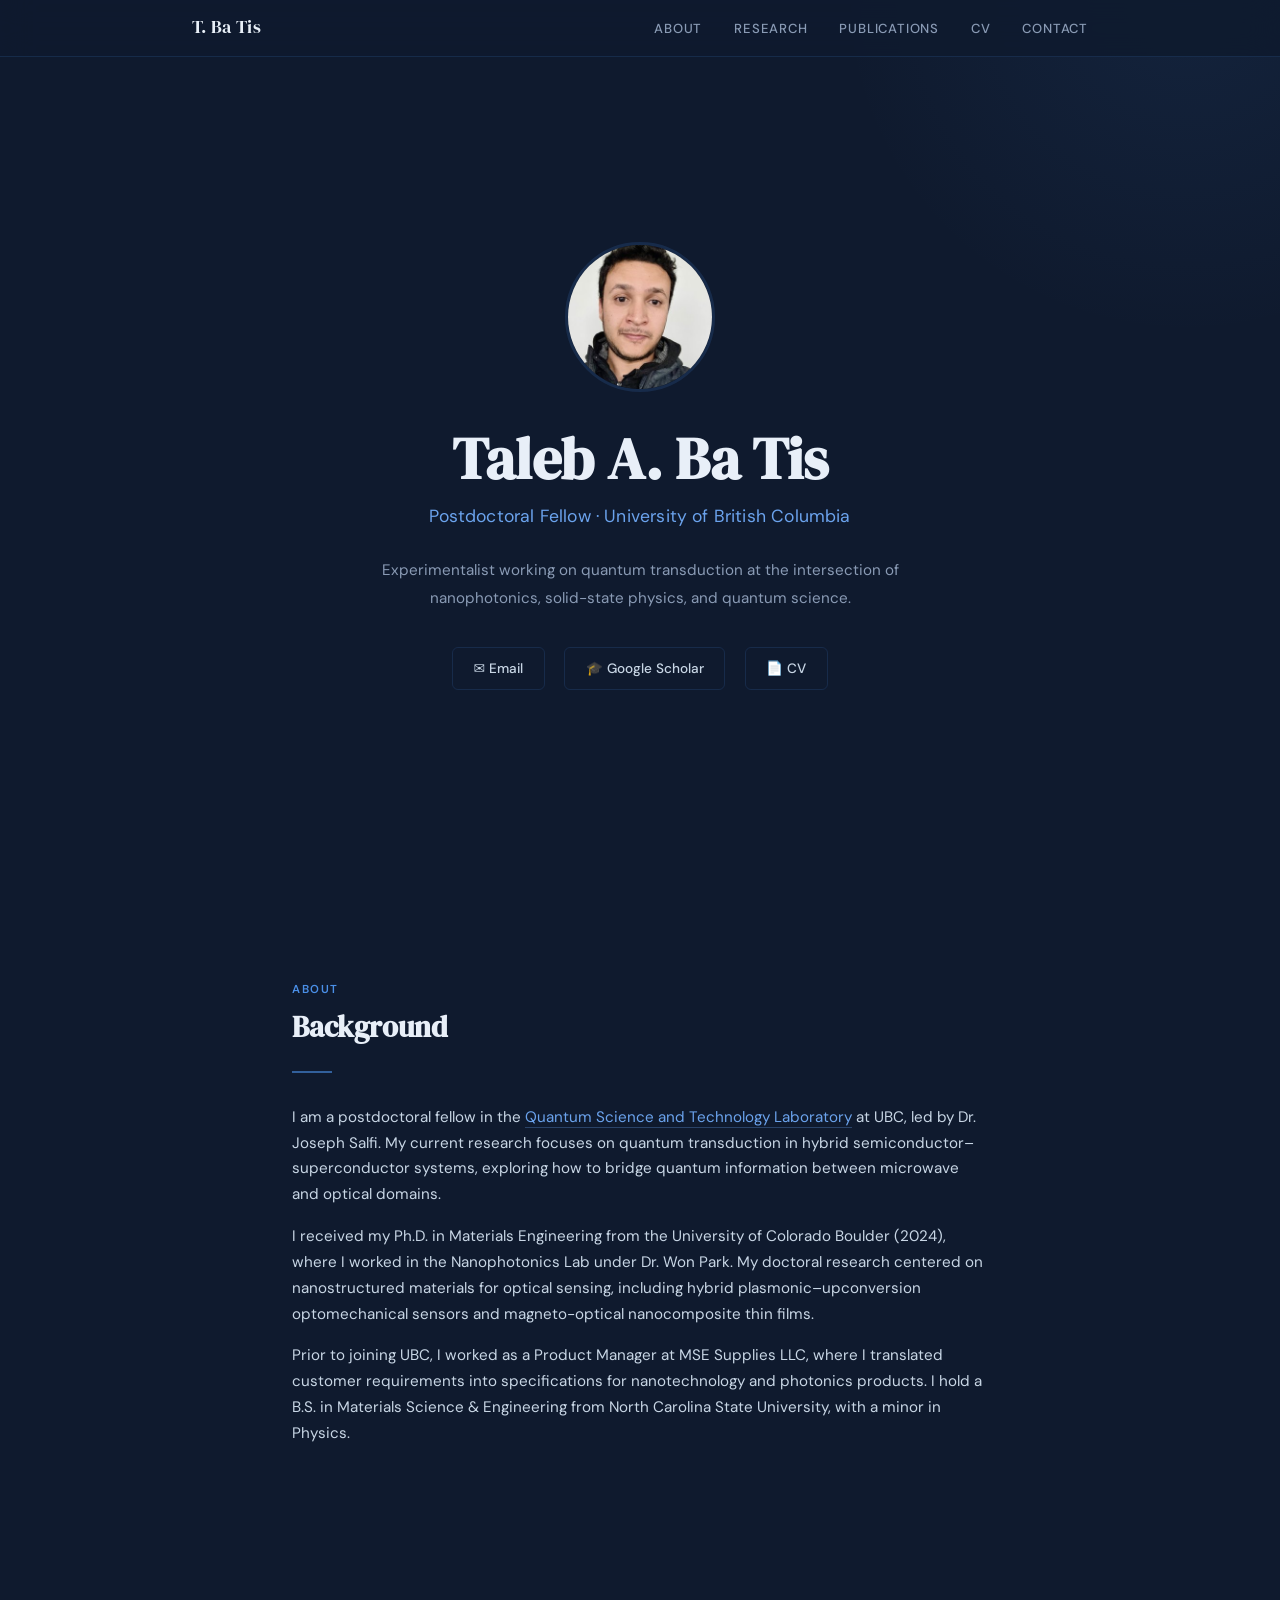
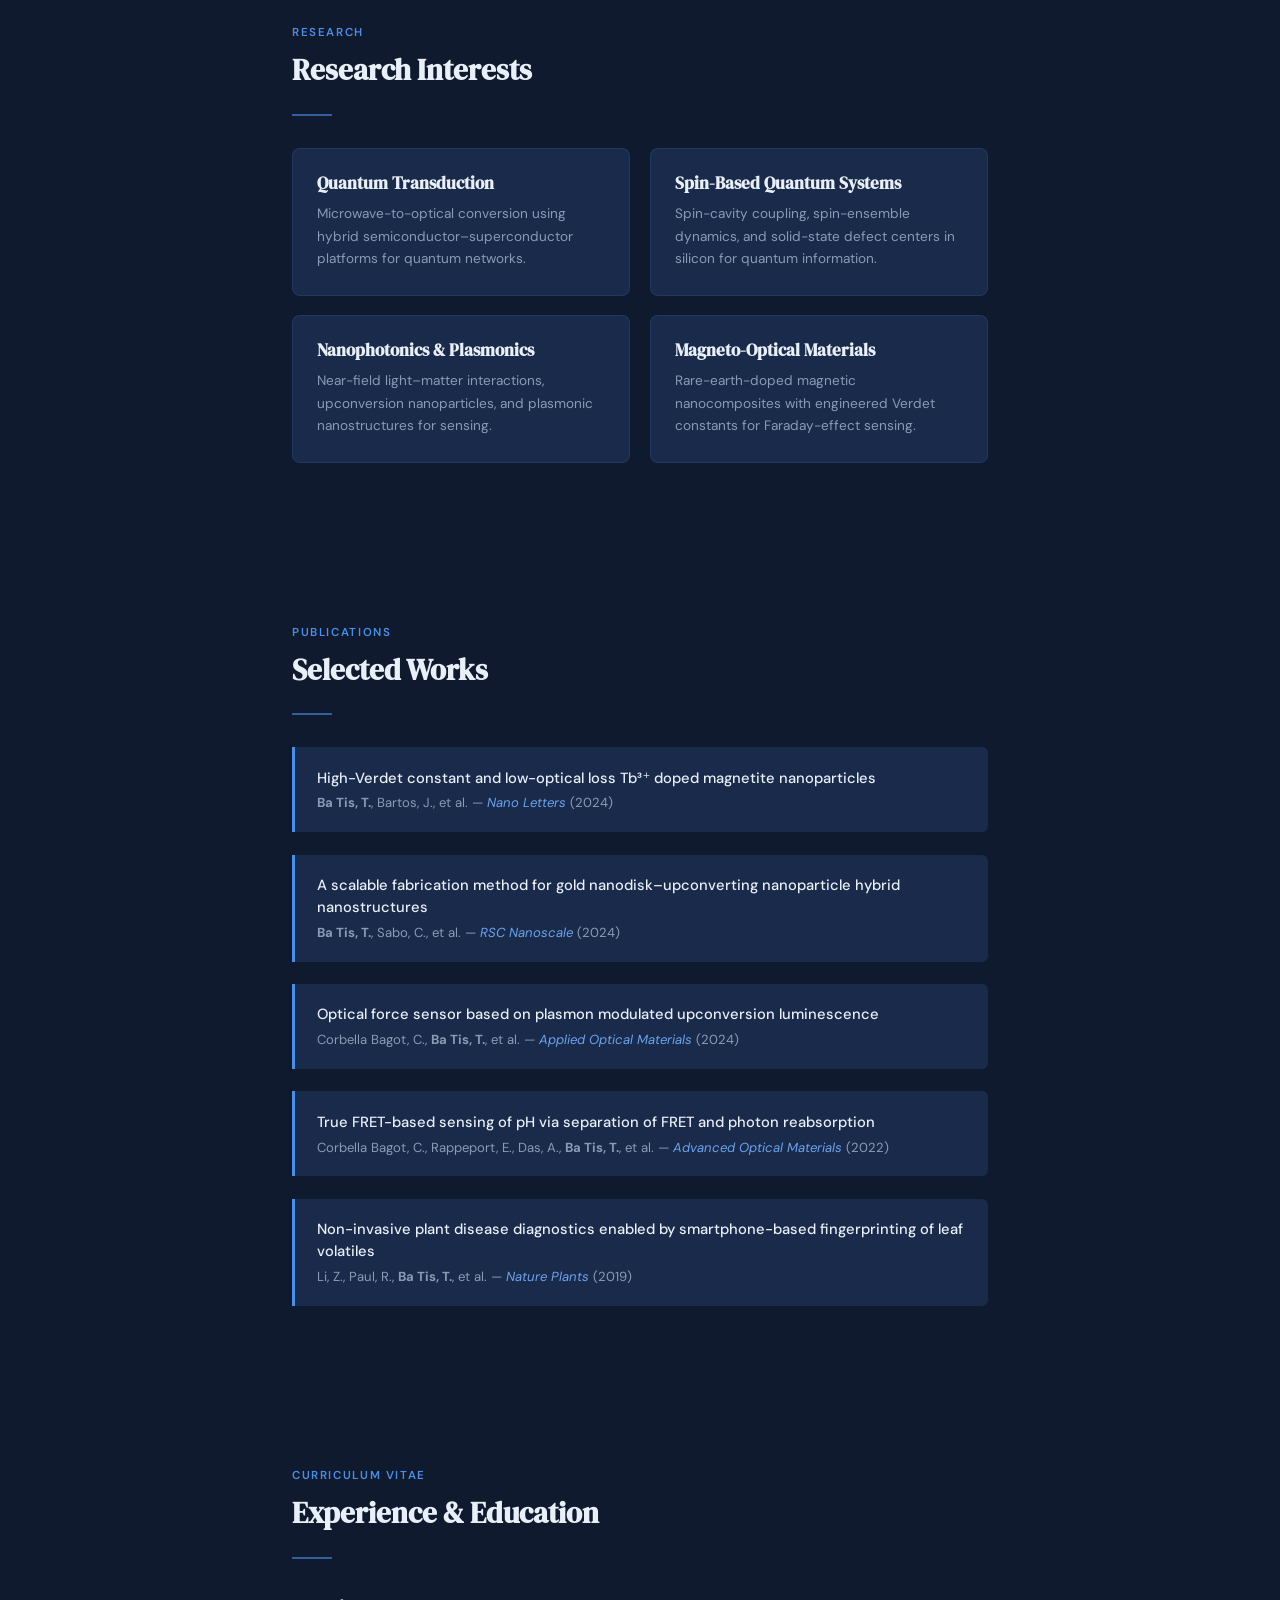
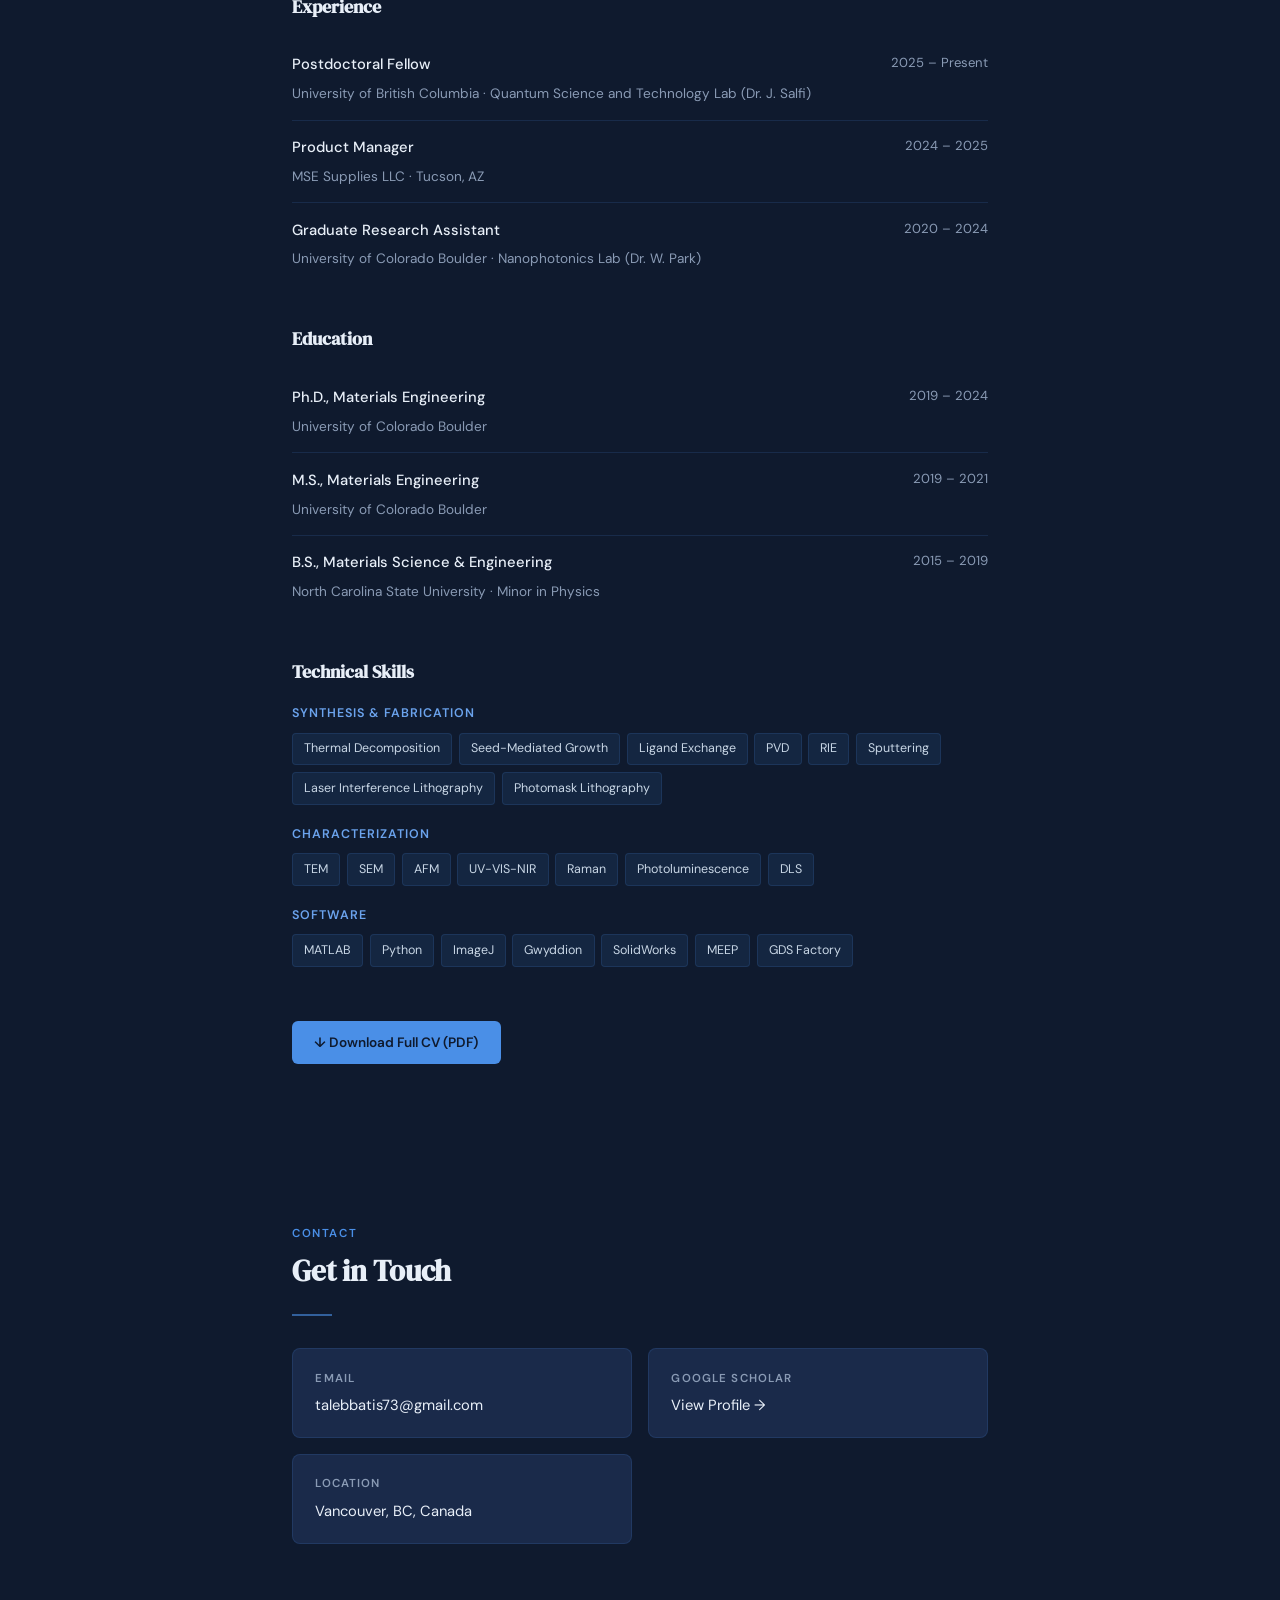
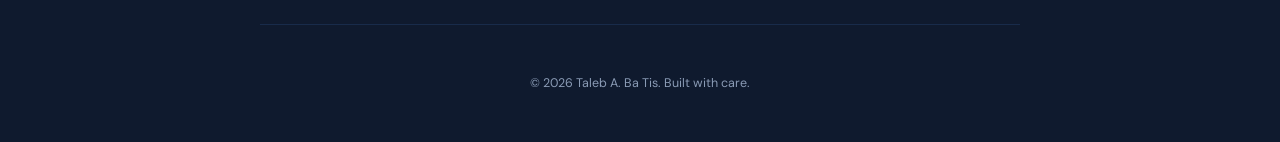
==== index.html @ 6bf5eeb1 "main" ====
<!DOCTYPE html>
<html lang="en">
<head>
  <meta charset="UTF-8">
  <meta name="viewport" content="width=device-width, initial-scale=1.0">
  <title>Taleb A. Ba Tis — Quantum Researcher</title>
  <link rel="preconnect" href="https://fonts.googleapis.com">
  <link href="https://fonts.googleapis.com/css2?family=DM+Serif+Display&family=DM+Sans:ital,wght@0,300;0,400;0,500;0,600;1,400&display=swap" rel="stylesheet">
  <style>
    :root {
      --navy: #0f1a2e;
      --navy-mid: #1a2a4a;
      --navy-light: #243656;
      --blue-accent: #4a8fe7;
      --blue-soft: #6ba3ed;
      --ice: #dce8f5;
      --ice-light: #eef3fa;
      --white: #f8fafc;
      --text: #c8d6e5;
      --text-muted: #8a9bb5;
      --heading: #e8eff8;
      --border: rgba(74, 143, 231, 0.15);
      --serif: 'DM Serif Display', Georgia, serif;
      --sans: 'DM Sans', system-ui, sans-serif;
    }

    * { margin: 0; padding: 0; box-sizing: border-box; }

    html {
      scroll-behavior: smooth;
      font-size: 16px;
    }

    body {
      font-family: var(--sans);
      background: var(--navy);
      color: var(--text);
      line-height: 1.7;
      -webkit-font-smoothing: antialiased;
    }

    /* ── NAV ── */
    nav {
      position: fixed;
      top: 0;
      width: 100%;
      z-index: 100;
      background: rgba(15, 26, 46, 0.85);
      backdrop-filter: blur(16px);
      border-bottom: 1px solid var(--border);
    }

    nav .nav-inner {
      max-width: 960px;
      margin: 0 auto;
      padding: 0 2rem;
      display: flex;
      align-items: center;
      justify-content: space-between;
      height: 56px;
    }

    nav .name-mark {
      font-family: var(--serif);
      font-size: 1.1rem;
      color: var(--heading);
      letter-spacing: 0.02em;
    }

    nav .nav-links {
      display: flex;
      gap: 2rem;
      list-style: none;
    }

    nav .nav-links a {
      color: var(--text-muted);
      text-decoration: none;
      font-size: 0.82rem;
      font-weight: 500;
      letter-spacing: 0.06em;
      text-transform: uppercase;
      transition: color 0.25s;
    }

    nav .nav-links a:hover { color: var(--blue-accent); }

    /* ── HERO ── */
    .hero {
      min-height: 100vh;
      display: flex;
      align-items: center;
      justify-content: center;
      padding: 6rem 2rem 4rem;
      position: relative;
      overflow: hidden;
    }

    .hero::before {
      content: '';
      position: absolute;
      top: -40%;
      right: -20%;
      width: 700px;
      height: 700px;
      background: radial-gradient(circle, rgba(74,143,231,0.08) 0%, transparent 70%);
      pointer-events: none;
    }

    .hero-content {
      max-width: 720px;
      text-align: center;
    }

    .hero h1 {
      font-family: var(--serif);
      font-size: clamp(2.4rem, 5vw, 3.6rem);
      color: var(--heading);
      line-height: 1.15;
      margin-bottom: 0.6rem;
    }

    .hero .subtitle {
      font-size: 1.1rem;
      color: var(--blue-soft);
      font-weight: 400;
      margin-bottom: 1.6rem;
      letter-spacing: 0.01em;
    }

    .hero .tagline {
      font-size: 0.95rem;
      color: var(--text-muted);
      max-width: 540px;
      margin: 0 auto 2.2rem;
      line-height: 1.8;
    }

    .hero-links {
      display: flex;
      gap: 1.2rem;
      justify-content: center;
      flex-wrap: wrap;
    }

    .hero-links a {
      display: inline-flex;
      align-items: center;
      gap: 0.4rem;
      padding: 0.55rem 1.3rem;
      border: 1px solid var(--border);
      border-radius: 6px;
      color: var(--text);
      text-decoration: none;
      font-size: 0.85rem;
      font-weight: 500;
      transition: all 0.25s;
    }

    .hero-links a:hover {
      border-color: var(--blue-accent);
      color: var(--blue-accent);
      background: rgba(74, 143, 231, 0.06);
    }


    .hero-photo {
      width: 150px;
      height: 150px;
      border-radius: 50%;
      object-fit: cover;
      border: 3px solid var(--border);
      margin-bottom: 1.6rem;
      animation: fadeUp 0.6s ease both;
    }
    /* ── SECTIONS ── */
    section {
      max-width: 760px;
      margin: 0 auto;
      padding: 5rem 2rem;
    }

    .section-label {
      font-size: 0.72rem;
      font-weight: 600;
      letter-spacing: 0.14em;
      text-transform: uppercase;
      color: var(--blue-accent);
      margin-bottom: 0.6rem;
    }

    section h2 {
      font-family: var(--serif);
      font-size: 1.8rem;
      color: var(--heading);
      margin-bottom: 1.6rem;
      line-height: 1.25;
    }

    .divider {
      width: 40px;
      height: 2px;
      background: var(--blue-accent);
      margin-bottom: 2rem;
      opacity: 0.6;
    }

    /* ── ABOUT ── */
    .about-text p {
      margin-bottom: 1rem;
      font-size: 0.95rem;
    }

    .about-text a {
      color: var(--blue-soft);
      text-decoration: none;
      border-bottom: 1px solid rgba(107, 163, 237, 0.3);
      transition: border-color 0.25s;
    }

    .about-text a:hover { border-color: var(--blue-soft); }

    /* ── RESEARCH ── */
    .research-grid {
      display: grid;
      grid-template-columns: 1fr 1fr;
      gap: 1.2rem;
    }

    .research-card {
      padding: 1.5rem;
      background: var(--navy-mid);
      border: 1px solid var(--border);
      border-radius: 8px;
      transition: border-color 0.3s, transform 0.3s;
    }

    .research-card:hover {
      border-color: rgba(74, 143, 231, 0.35);
      transform: translateY(-2px);
    }

    .research-card h3 {
      font-family: var(--serif);
      font-size: 1.05rem;
      color: var(--heading);
      margin-bottom: 0.5rem;
      line-height: 1.35;
    }

    .research-card p {
      font-size: 0.85rem;
      color: var(--text-muted);
      line-height: 1.65;
    }

    /* ── PUBLICATIONS ── */
    .pub-list {
      list-style: none;
      display: flex;
      flex-direction: column;
      gap: 1.4rem;
    }

    .pub-item {
      padding: 1.2rem 1.4rem;
      background: var(--navy-mid);
      border-left: 3px solid var(--blue-accent);
      border-radius: 0 6px 6px 0;
    }

    .pub-title {
      font-weight: 500;
      color: var(--heading);
      font-size: 0.92rem;
      margin-bottom: 0.3rem;
      line-height: 1.5;
    }

    .pub-meta {
      font-size: 0.82rem;
      color: var(--text-muted);
      line-height: 1.5;
    }

    .pub-journal {
      color: var(--blue-soft);
      font-style: italic;
    }

    /* ── CV ── */
    .cv-section { margin-bottom: 2.4rem; }

    .cv-section h3 {
      font-family: var(--serif);
      font-size: 1.15rem;
      color: var(--heading);
      margin-bottom: 1rem;
    }

    .cv-entry {
      display: grid;
      grid-template-columns: 1fr auto;
      gap: 0.3rem 2rem;
      padding: 0.9rem 0;
      border-bottom: 1px solid var(--border);
    }

    .cv-entry:last-child { border-bottom: none; }

    .cv-role {
      font-weight: 500;
      color: var(--heading);
      font-size: 0.92rem;
    }

    .cv-date {
      font-size: 0.82rem;
      color: var(--text-muted);
      text-align: right;
      white-space: nowrap;
    }

    .cv-org {
      font-size: 0.85rem;
      color: var(--text-muted);
      grid-column: 1 / -1;
    }

    .cv-download {
      display: inline-flex;
      align-items: center;
      gap: 0.5rem;
      margin-top: 1rem;
      padding: 0.6rem 1.4rem;
      background: var(--blue-accent);
      color: var(--navy);
      border: none;
      border-radius: 6px;
      font-size: 0.85rem;
      font-weight: 600;
      text-decoration: none;
      transition: background 0.25s;
    }

    .cv-download:hover { background: var(--blue-soft); }

    /* ── SKILLS ── */
    .skills-group {
      margin-bottom: 1.2rem;
    }

    .skills-group-label {
      font-size: 0.78rem;
      font-weight: 600;
      text-transform: uppercase;
      letter-spacing: 0.08em;
      color: var(--blue-soft);
      margin-bottom: 0.5rem;
    }

    .skill-tags {
      display: flex;
      flex-wrap: wrap;
      gap: 0.4rem;
    }

    .skill-tag {
      padding: 0.3rem 0.7rem;
      background: rgba(74, 143, 231, 0.1);
      border: 1px solid var(--border);
      border-radius: 4px;
      font-size: 0.78rem;
      color: var(--text);
    }

    /* ── CONTACT ── */
    .contact-grid {
      display: grid;
      grid-template-columns: 1fr 1fr;
      gap: 1rem;
    }

    .contact-item {
      padding: 1.2rem 1.4rem;
      background: var(--navy-mid);
      border: 1px solid var(--border);
      border-radius: 8px;
      text-decoration: none;
      transition: border-color 0.25s, transform 0.25s;
      display: block;
    }

    .contact-item:hover {
      border-color: rgba(74, 143, 231, 0.35);
      transform: translateY(-1px);
    }

    .contact-label {
      font-size: 0.72rem;
      font-weight: 600;
      letter-spacing: 0.1em;
      text-transform: uppercase;
      color: var(--text-muted);
      margin-bottom: 0.3rem;
    }

    .contact-value {
      font-size: 0.92rem;
      color: var(--heading);
    }

    /* ── FOOTER ── */
    footer {
      text-align: center;
      padding: 3rem 2rem;
      font-size: 0.78rem;
      color: var(--text-muted);
      border-top: 1px solid var(--border);
      max-width: 760px;
      margin: 0 auto;
    }

    /* ── ANIMATIONS ── */
    @keyframes fadeUp {
      from { opacity: 0; transform: translateY(24px); }
      to { opacity: 1; transform: translateY(0); }
    }

    .hero h1 { animation: fadeUp 0.7s ease both; }
    .hero .subtitle { animation: fadeUp 0.7s 0.1s ease both; }
    .hero .tagline { animation: fadeUp 0.7s 0.2s ease both; }
    .hero-links { animation: fadeUp 0.7s 0.3s ease both; }

    /* ── RESPONSIVE ── */
    @media (max-width: 640px) {
      .research-grid,
      .contact-grid {
        grid-template-columns: 1fr;
      }

      nav .nav-links { gap: 1rem; }
      nav .nav-links a { font-size: 0.75rem; }

      .cv-entry {
        grid-template-columns: 1fr;
      }

      .cv-date { text-align: left; }

      section { padding: 3.5rem 1.4rem; }
    }

    @media (max-width: 420px) {
      nav .nav-links { display: none; }
    }
  </style>
</head>
<body>

  <!-- NAV -->
  <nav>
    <div class="nav-inner">
      <div class="name-mark">T. Ba Tis</div>
      <ul class="nav-links">
        <li><a href="#about">About</a></li>
        <li><a href="#research">Research</a></li>
        <li><a href="#publications">Publications</a></li>
        <li><a href="#cv">CV</a></li>
        <li><a href="#contact">Contact</a></li>
      </ul>
    </div>
  </nav>

  <!-- HERO -->
  <div class="hero">
    <div class="hero-content">
      <img class="hero-photo" src="headshot.jpg" alt="Taleb A. Ba Tis">
      <h1>Taleb A. Ba Tis</h1>
      <p class="subtitle">Postdoctoral Fellow · University of British Columbia</p>
      <p class="tagline">
        Experimentalist working on quantum transduction at the intersection of nanophotonics, solid-state physics, and quantum science.
      </p>
      <div class="hero-links">
        <a href="mailto:talebbatis73@gmail.com">✉ Email</a>
        <a href="https://scholar.google.com/" target="_blank">🎓 Google Scholar</a>
        <a href="#cv">📄 CV</a>
      </div>
    </div>
  </div>

  <!-- ABOUT -->
  <section id="about">
    <p class="section-label">About</p>
    <h2>Background</h2>
    <div class="divider"></div>
    <div class="about-text">
      <p>
        I am a postdoctoral fellow in the <a href="https://sites.google.com/view/ubcqtl/home" target="_blank">Quantum Science and Technology Laboratory</a> at UBC, led by Dr. Joseph Salfi. My current research focuses on quantum transduction in hybrid semiconductor–superconductor systems, exploring how to bridge quantum information between microwave and optical domains.
      </p>
      <p>
        I received my Ph.D. in Materials Engineering from the University of Colorado Boulder (2024), where I worked in the Nanophotonics Lab under Dr. Won Park. My doctoral research centered on nanostructured materials for optical sensing, including hybrid plasmonic–upconversion optomechanical sensors and magneto-optical nanocomposite thin films.
      </p>
      <p>
        Prior to joining UBC, I worked as a Product Manager at MSE Supplies LLC, where I translated customer requirements into specifications for nanotechnology and photonics products. I hold a B.S. in Materials Science &amp; Engineering from North Carolina State University, with a minor in Physics.
      </p>
    </div>
  </section>

  <!-- RESEARCH -->
  <section id="research">
    <p class="section-label">Research</p>
    <h2>Research Interests</h2>
    <div class="divider"></div>
    <div class="research-grid">
      <div class="research-card">
        <h3>Quantum Transduction</h3>
        <p>Microwave-to-optical conversion using hybrid semiconductor–superconductor platforms for quantum networks.</p>
      </div>
      <div class="research-card">
        <h3>Spin-Based Quantum Systems</h3>
        <p>Spin-cavity coupling, spin-ensemble dynamics, and solid-state defect centers in silicon for quantum information.</p>
      </div>
      <div class="research-card">
        <h3>Nanophotonics &amp; Plasmonics</h3>
        <p>Near-field light–matter interactions, upconversion nanoparticles, and plasmonic nanostructures for sensing.</p>
      </div>
      <div class="research-card">
        <h3>Magneto-Optical Materials</h3>
        <p>Rare-earth-doped magnetic nanocomposites with engineered Verdet constants for Faraday-effect sensing.</p>
      </div>
    </div>
  </section>

  <!-- PUBLICATIONS -->
  <section id="publications">
    <p class="section-label">Publications</p>
    <h2>Selected Works</h2>
    <div class="divider"></div>
    <ul class="pub-list">
      <li class="pub-item">
        <div class="pub-title">High-Verdet constant and low-optical loss Tb³⁺ doped magnetite nanoparticles</div>
        <div class="pub-meta"><strong>Ba Tis, T.</strong>, Bartos, J., et al. — <span class="pub-journal">Nano Letters</span> (2024)</div>
      </li>
      <li class="pub-item">
        <div class="pub-title">A scalable fabrication method for gold nanodisk–upconverting nanoparticle hybrid nanostructures</div>
        <div class="pub-meta"><strong>Ba Tis, T.</strong>, Sabo, C., et al. — <span class="pub-journal">RSC Nanoscale</span> (2024)</div>
      </li>
      <li class="pub-item">
        <div class="pub-title">Optical force sensor based on plasmon modulated upconversion luminescence</div>
        <div class="pub-meta">Corbella Bagot, C., <strong>Ba Tis, T.</strong>, et al. — <span class="pub-journal">Applied Optical Materials</span> (2024)</div>
      </li>
      <li class="pub-item">
        <div class="pub-title">True FRET-based sensing of pH via separation of FRET and photon reabsorption</div>
        <div class="pub-meta">Corbella Bagot, C., Rappeport, E., Das, A., <strong>Ba Tis, T.</strong>, et al. — <span class="pub-journal">Advanced Optical Materials</span> (2022)</div>
      </li>
      <li class="pub-item">
        <div class="pub-title">Non-invasive plant disease diagnostics enabled by smartphone-based fingerprinting of leaf volatiles</div>
        <div class="pub-meta">Li, Z., Paul, R., <strong>Ba Tis, T.</strong>, et al. — <span class="pub-journal">Nature Plants</span> (2019)</div>
      </li>
    </ul>
  </section>

  <!-- CV -->
  <section id="cv">
    <p class="section-label">Curriculum Vitae</p>
    <h2>Experience &amp; Education</h2>
    <div class="divider"></div>

    <div class="cv-section">
      <h3>Experience</h3>
      <div class="cv-entry">
        <span class="cv-role">Postdoctoral Fellow</span>
        <span class="cv-date">2025 – Present</span>
        <span class="cv-org">University of British Columbia · Quantum Science and Technology Lab (Dr. J. Salfi)</span>
      </div>
      <div class="cv-entry">
        <span class="cv-role">Product Manager</span>
        <span class="cv-date">2024 – 2025</span>
        <span class="cv-org">MSE Supplies LLC · Tucson, AZ</span>
      </div>
      <div class="cv-entry">
        <span class="cv-role">Graduate Research Assistant</span>
        <span class="cv-date">2020 – 2024</span>
        <span class="cv-org">University of Colorado Boulder · Nanophotonics Lab (Dr. W. Park)</span>
      </div>
    </div>

    <div class="cv-section">
      <h3>Education</h3>
      <div class="cv-entry">
        <span class="cv-role">Ph.D., Materials Engineering</span>
        <span class="cv-date">2019 – 2024</span>
        <span class="cv-org">University of Colorado Boulder</span>
      </div>
      <div class="cv-entry">
        <span class="cv-role">M.S., Materials Engineering</span>
        <span class="cv-date">2019 – 2021</span>
        <span class="cv-org">University of Colorado Boulder</span>
      </div>
      <div class="cv-entry">
        <span class="cv-role">B.S., Materials Science &amp; Engineering</span>
        <span class="cv-date">2015 – 2019</span>
        <span class="cv-org">North Carolina State University · Minor in Physics</span>
      </div>
    </div>

    <div class="cv-section">
      <h3>Technical Skills</h3>
      <div class="skills-group">
        <div class="skills-group-label">Synthesis &amp; Fabrication</div>
        <div class="skill-tags">
          <span class="skill-tag">Thermal Decomposition</span>
          <span class="skill-tag">Seed-Mediated Growth</span>
          <span class="skill-tag">Ligand Exchange</span>
          <span class="skill-tag">PVD</span>
          <span class="skill-tag">RIE</span>
          <span class="skill-tag">Sputtering</span>
          <span class="skill-tag">Laser Interference Lithography</span>
          <span class="skill-tag">Photomask Lithography</span>
        </div>
      </div>
      <div class="skills-group">
        <div class="skills-group-label">Characterization</div>
        <div class="skill-tags">
          <span class="skill-tag">TEM</span>
          <span class="skill-tag">SEM</span>
          <span class="skill-tag">AFM</span>
          <span class="skill-tag">UV-VIS-NIR</span>
          <span class="skill-tag">Raman</span>
          <span class="skill-tag">Photoluminescence</span>
          <span class="skill-tag">DLS</span>
        </div>
      </div>
      <div class="skills-group">
        <div class="skills-group-label">Software</div>
        <div class="skill-tags">
          <span class="skill-tag">MATLAB</span>
          <span class="skill-tag">Python</span>
          <span class="skill-tag">ImageJ</span>
          <span class="skill-tag">Gwyddion</span>
          <span class="skill-tag">SolidWorks</span>
          <span class="skill-tag">MEEP</span>
          <span class="skill-tag">GDS Factory</span>
        </div>
      </div>
    </div>

    <a class="cv-download" href="#" download>↓ Download Full CV (PDF)</a>
  </section>

  <!-- CONTACT -->
  <section id="contact">
    <p class="section-label">Contact</p>
    <h2>Get in Touch</h2>
    <div class="divider"></div>
    <div class="contact-grid">
      <a class="contact-item" href="mailto:talebbatis73@gmail.com">
        <div class="contact-label">Email</div>
        <div class="contact-value">talebbatis73@gmail.com</div>
      </a>
      <a class="contact-item" href="https://scholar.google.com/" target="_blank">
        <div class="contact-label">Google Scholar</div>
        <div class="contact-value">View Profile →</div>
      </a>
      <a class="contact-item" href="#">
        <div class="contact-label">Location</div>
        <div class="contact-value">Vancouver, BC, Canada</div>
      </a>
    </div>
  </section>

  <footer>
    &copy; 2026 Taleb A. Ba Tis. Built with care.
  </footer>

</body>
</html>
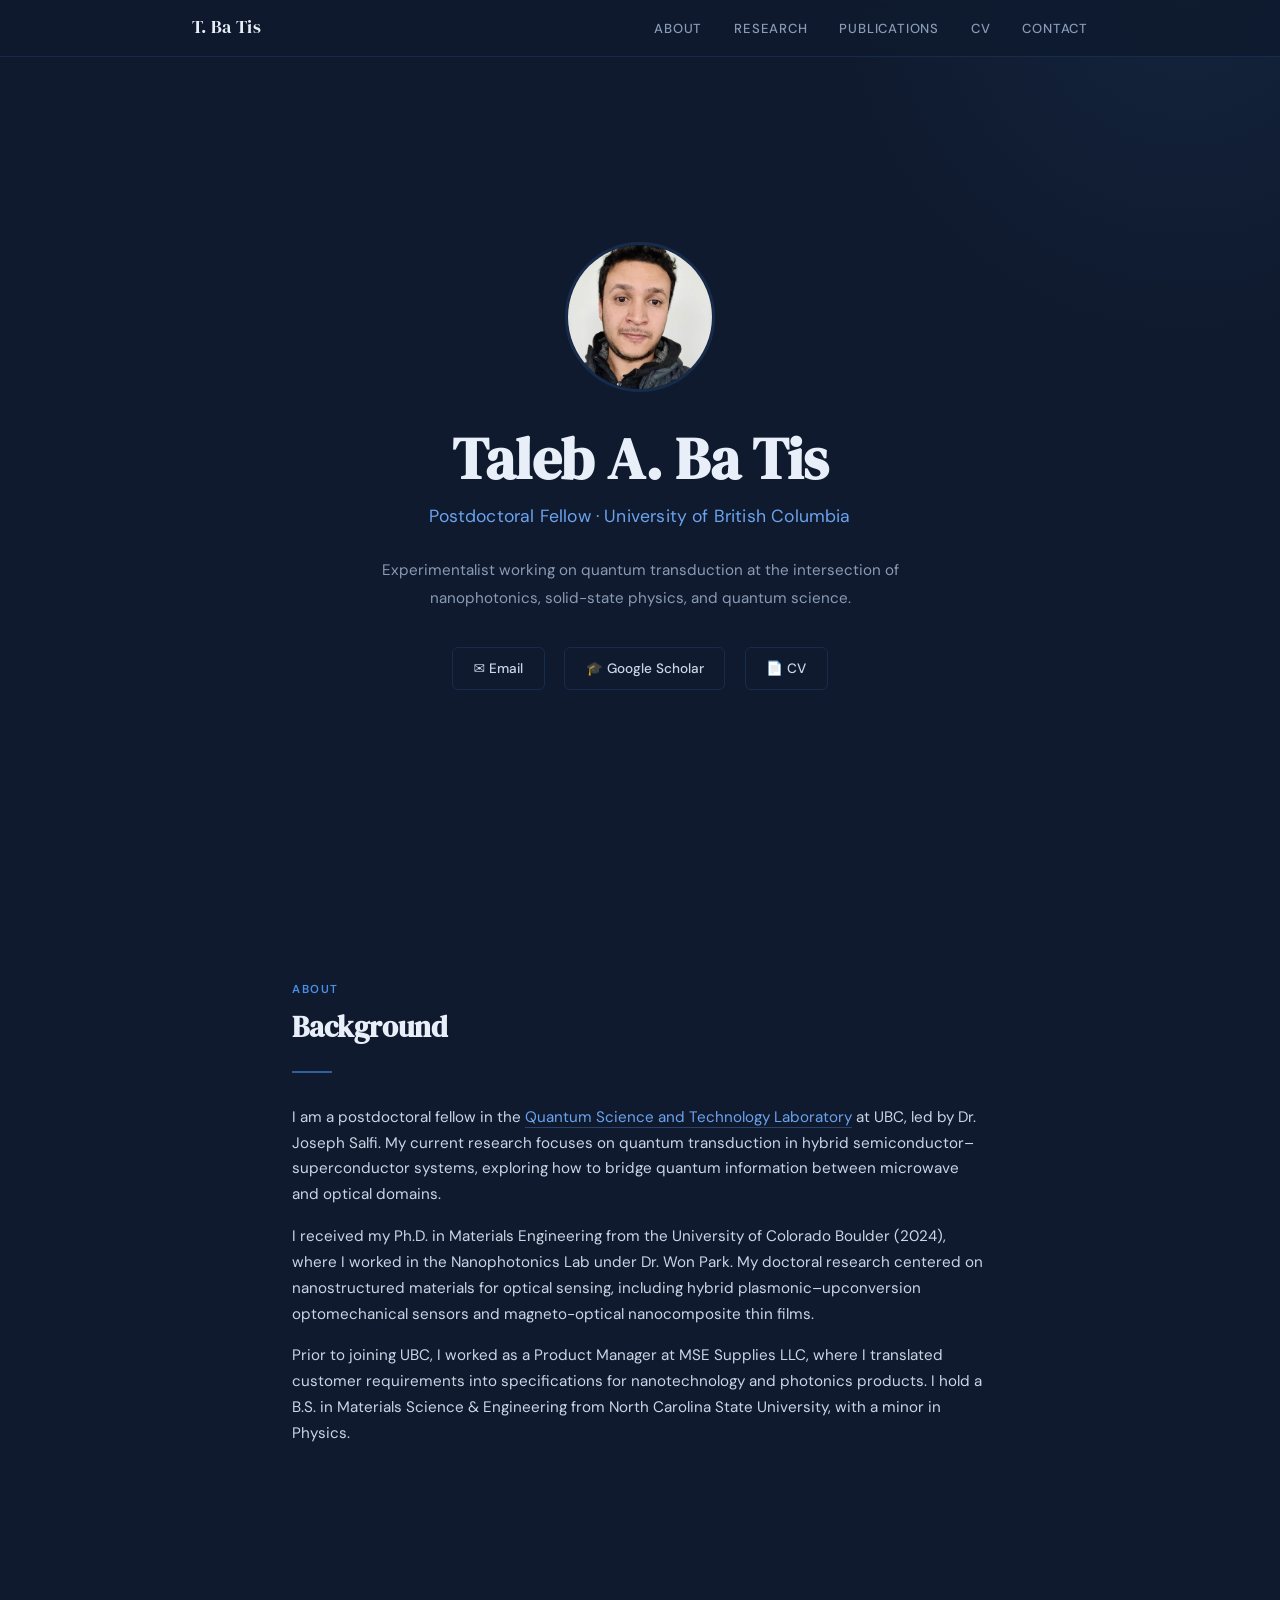
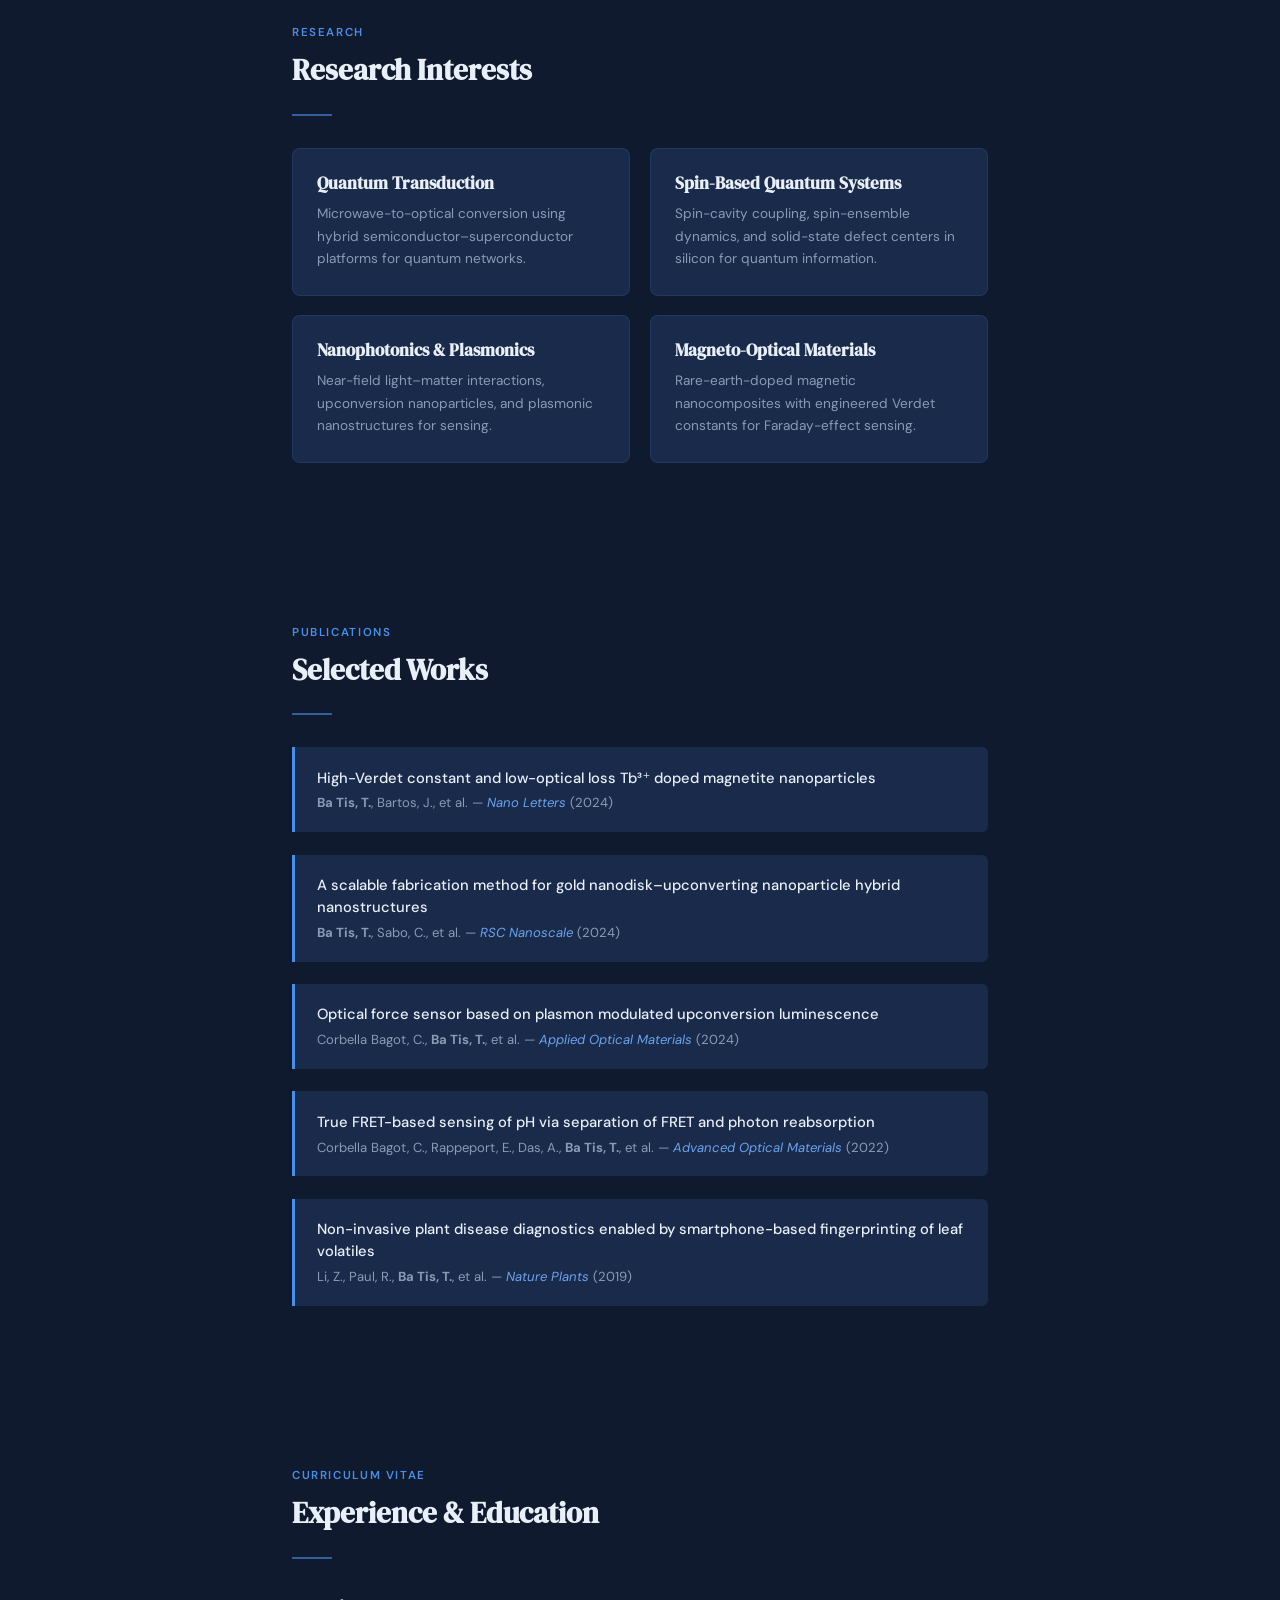
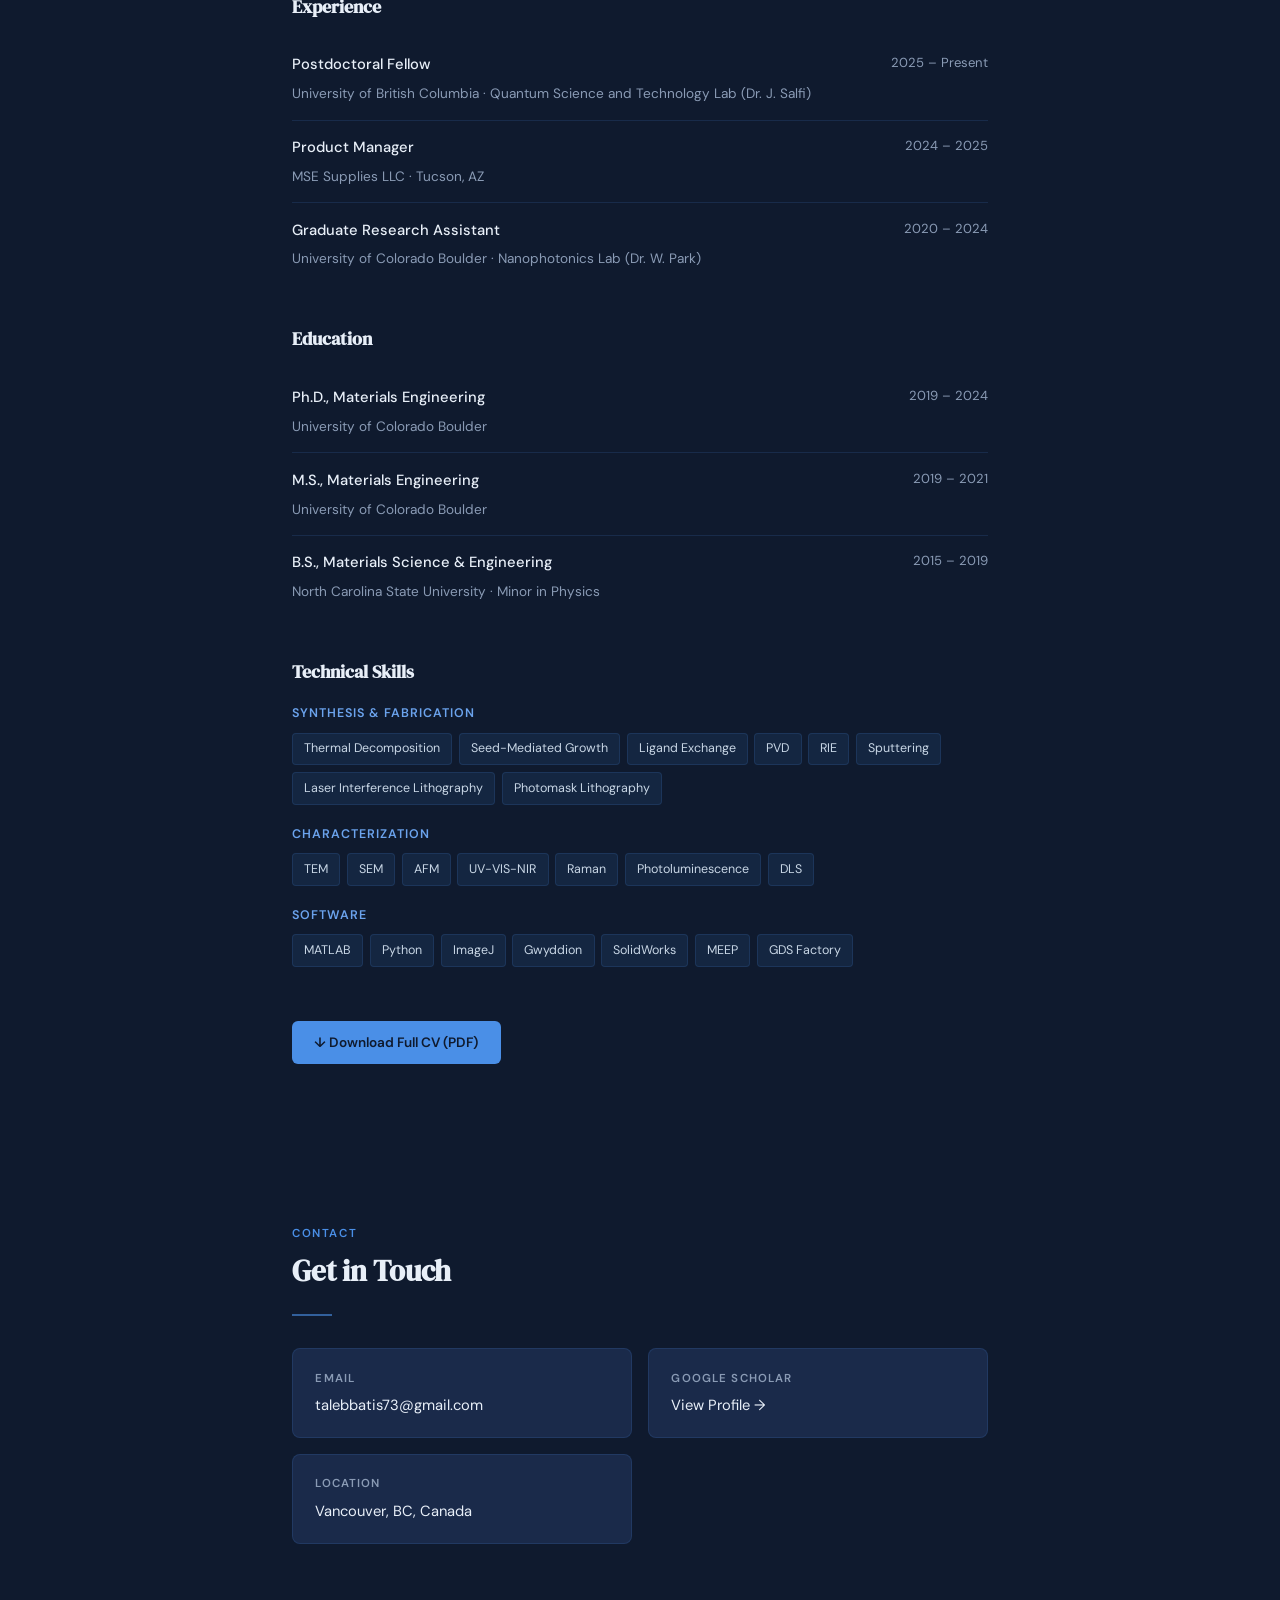
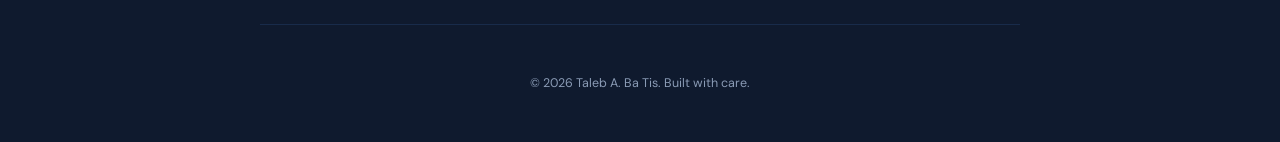
==== commit 168db90d: "Update index.html" ====
--- a/index.html
+++ b/index.html
@@ -483,7 +483,7 @@
       </p>
       <div class="hero-links">
         <a href="mailto:talebbatis73@gmail.com">✉ Email</a>
-        <a href="https://scholar.google.com/" target="_blank">🎓 Google Scholar</a>
+        <a href="https://scholar.google.com/citations?hl=en&user=8rzh0OQAAAAJ" target="_blank">🎓 Google Scholar</a>
         <a href="#cv">📄 CV</a>
       </div>
     </div>
@@ -659,7 +659,7 @@
         <div class="contact-label">Email</div>
         <div class="contact-value">talebbatis73@gmail.com</div>
       </a>
-      <a class="contact-item" href="https://scholar.google.com/" target="_blank">
+      <a class="contact-item" href="https://scholar.google.com/citations?hl=en&user=8rzh0OQAAAAJ" target="_blank">
         <div class="contact-label">Google Scholar</div>
         <div class="contact-value">View Profile →</div>
       </a>
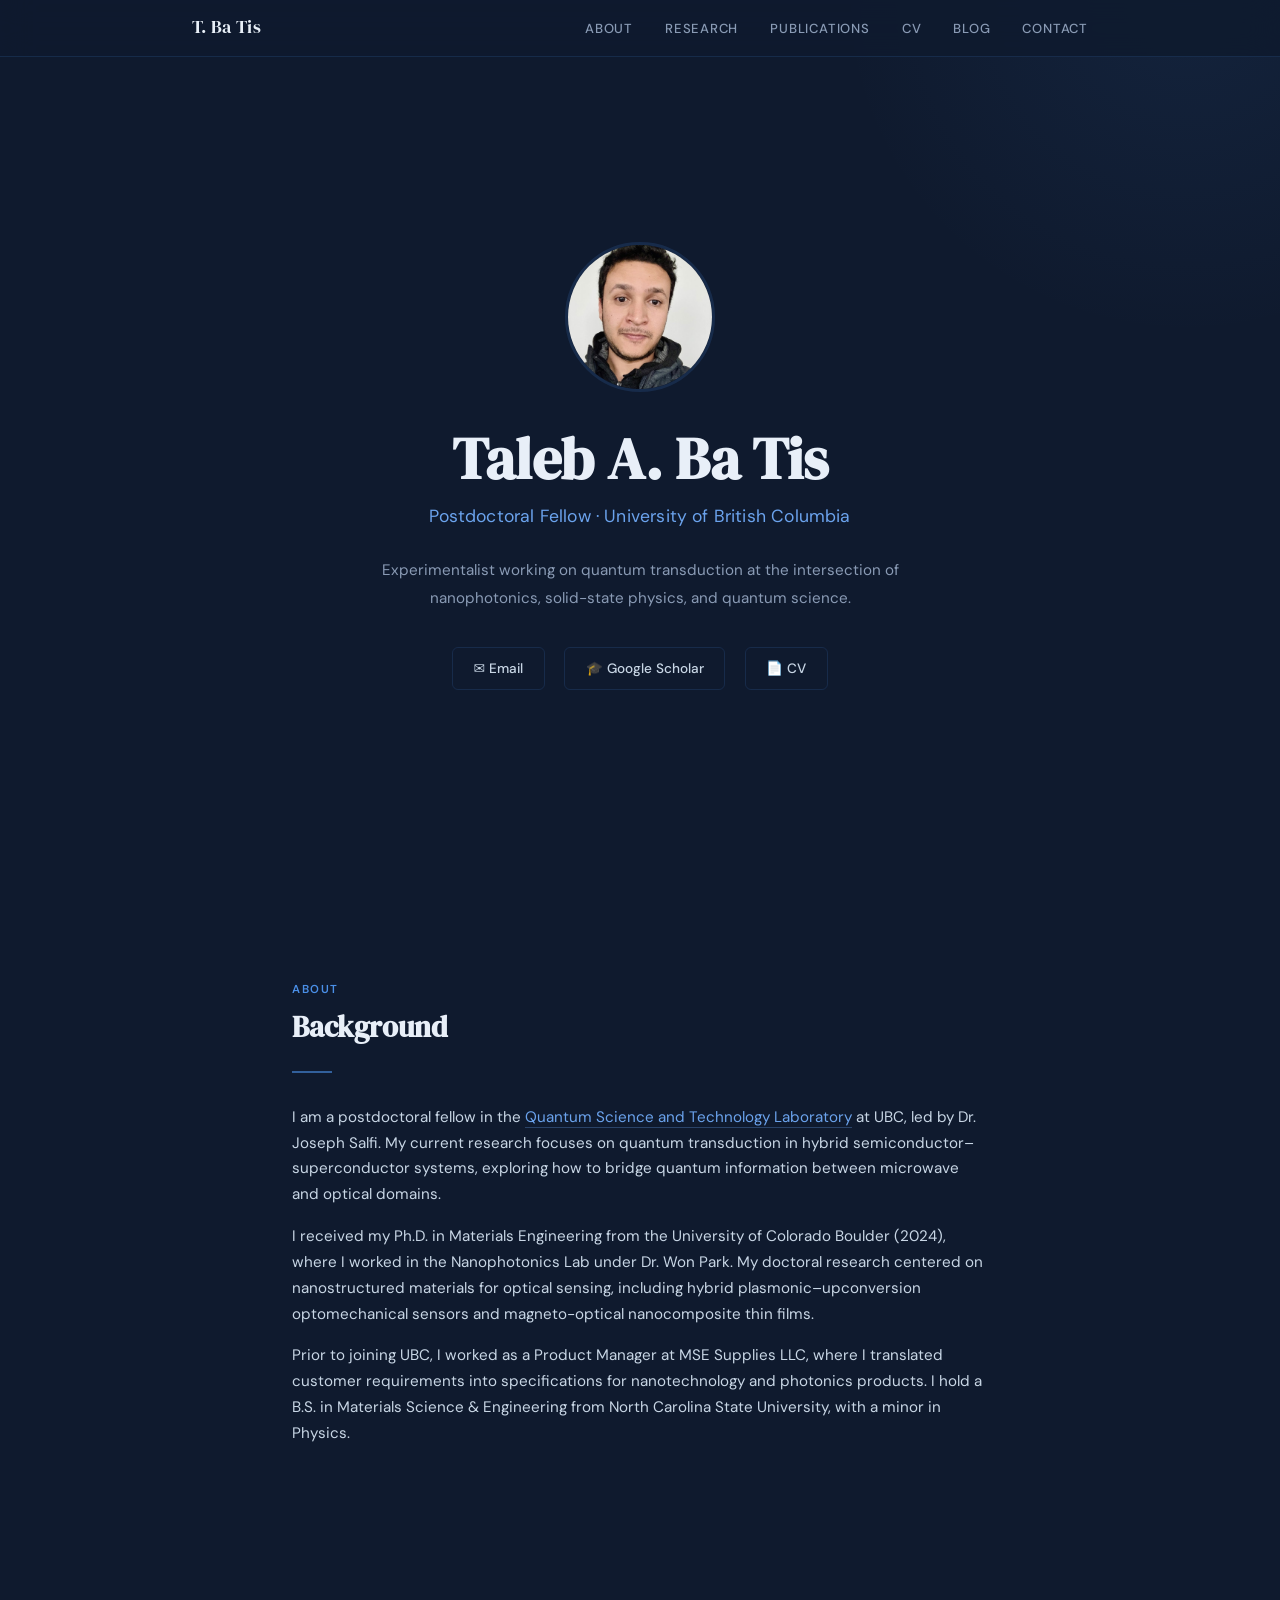
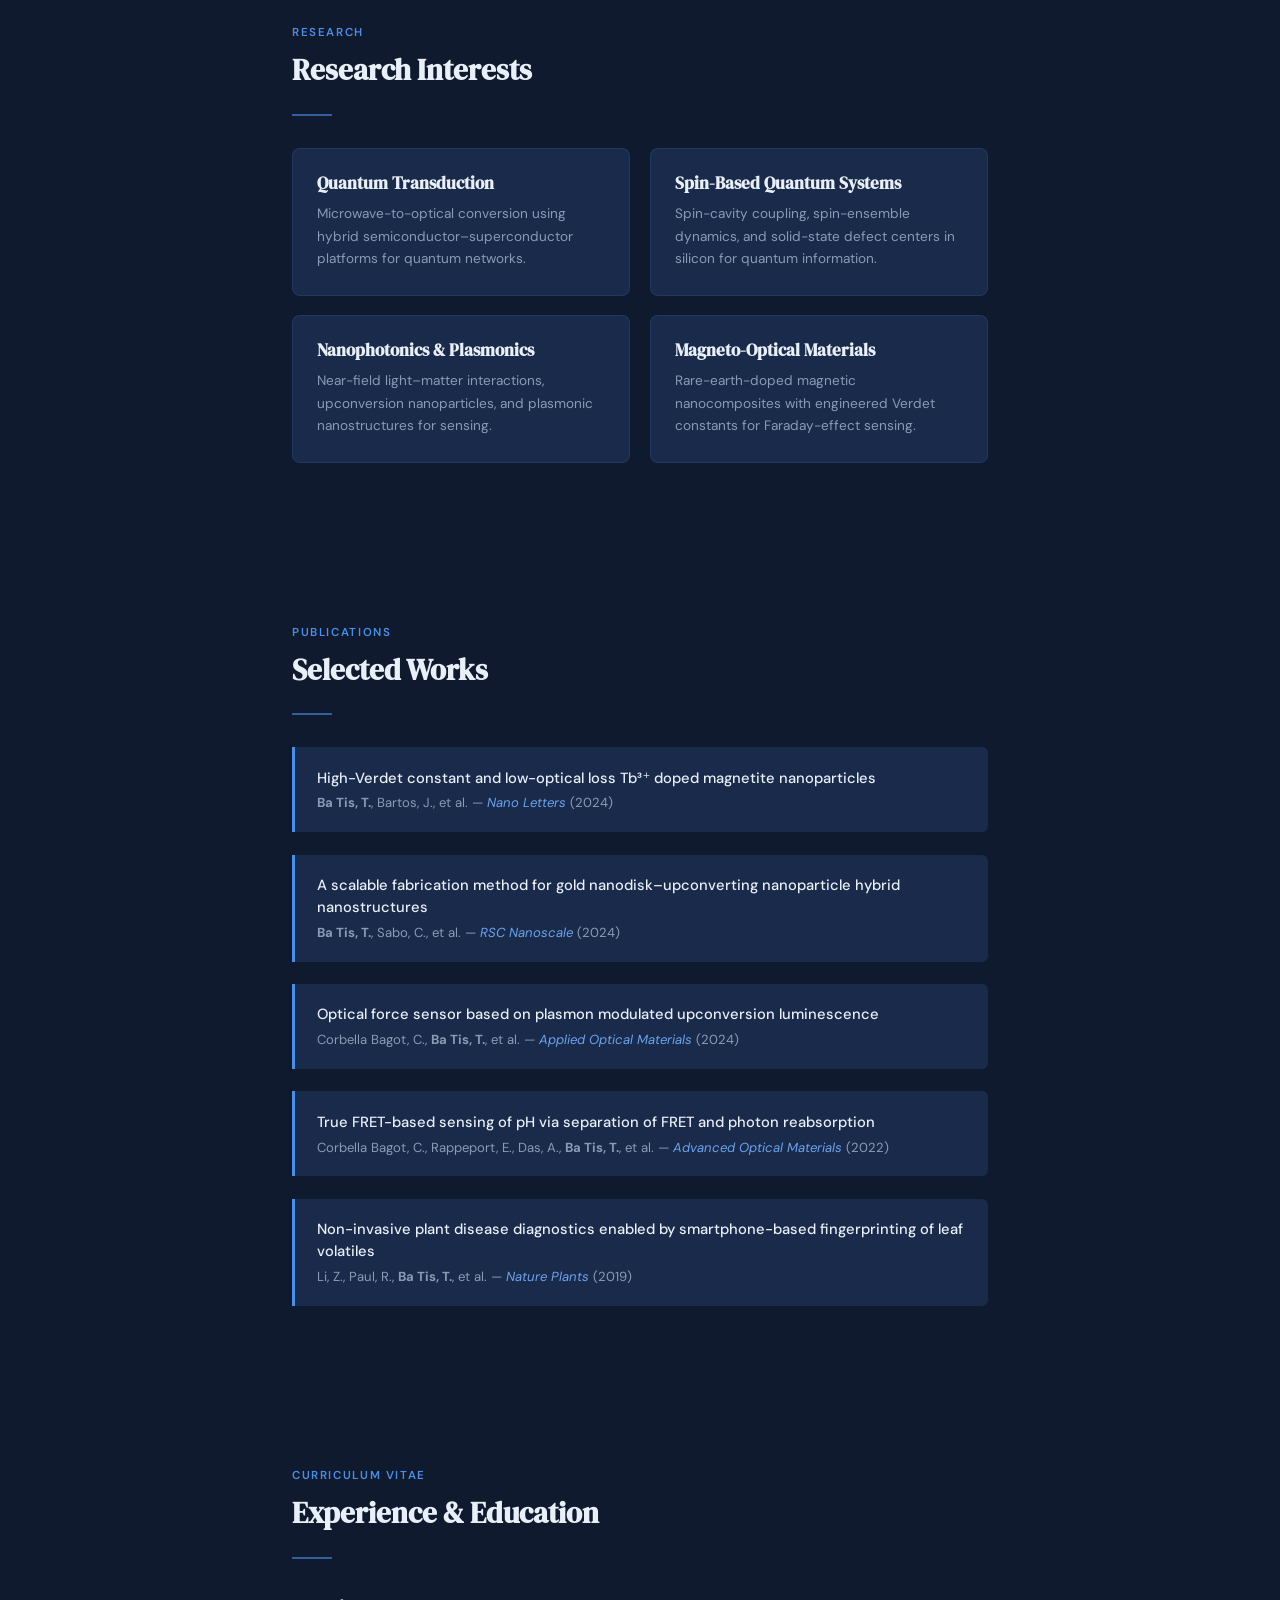
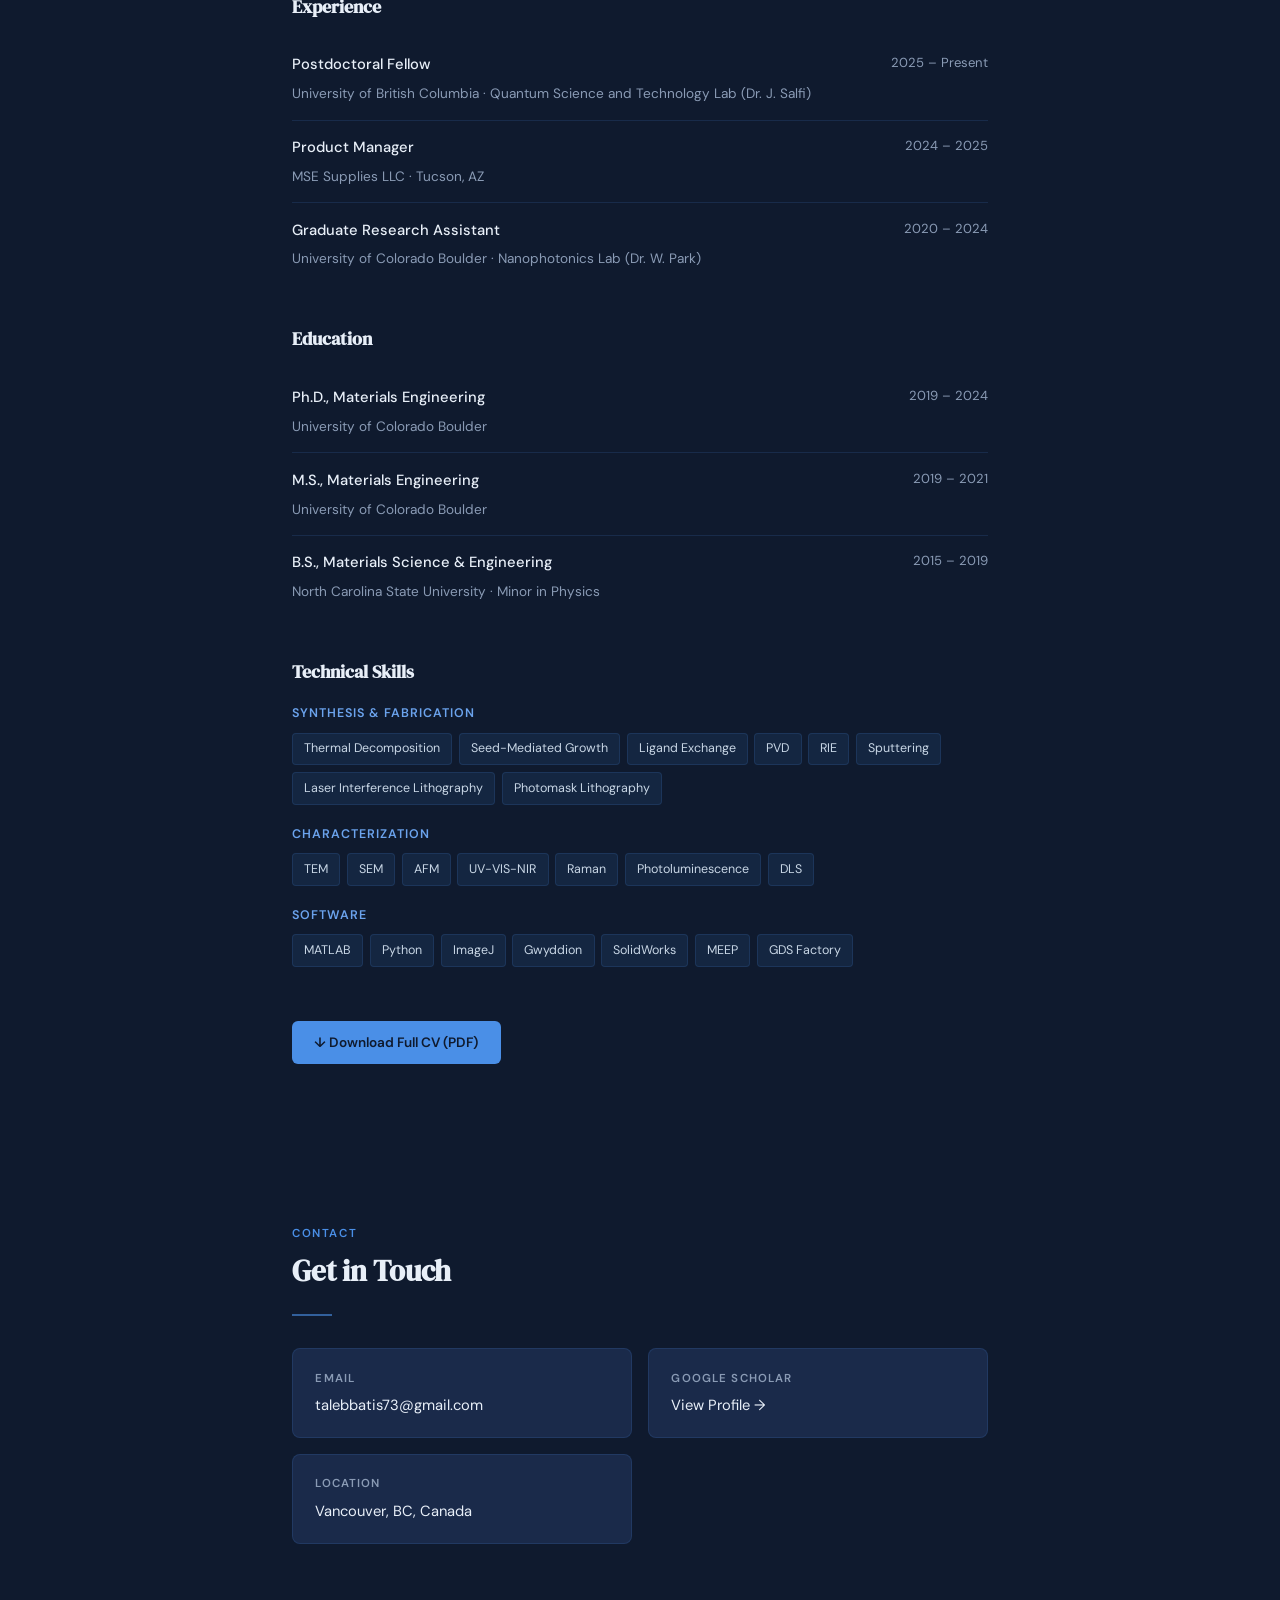
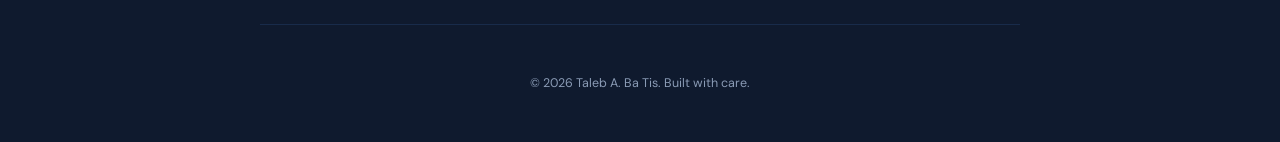
==== commit d523a7b2: "Add blog/tutorials section for MEEP posts Extracts shared styles into assets/style.css, adds a blog." ====
--- a/index.html
+++ b/index.html
@@ -6,455 +6,7 @@
   <title>Taleb A. Ba Tis — Quantum Researcher</title>
   <link rel="preconnect" href="https://fonts.googleapis.com">
   <link href="https://fonts.googleapis.com/css2?family=DM+Serif+Display&family=DM+Sans:ital,wght@0,300;0,400;0,500;0,600;1,400&display=swap" rel="stylesheet">
-  <style>
-    :root {
-      --navy: #0f1a2e;
-      --navy-mid: #1a2a4a;
-      --navy-light: #243656;
-      --blue-accent: #4a8fe7;
-      --blue-soft: #6ba3ed;
-      --ice: #dce8f5;
-      --ice-light: #eef3fa;
-      --white: #f8fafc;
-      --text: #c8d6e5;
-      --text-muted: #8a9bb5;
-      --heading: #e8eff8;
-      --border: rgba(74, 143, 231, 0.15);
-      --serif: 'DM Serif Display', Georgia, serif;
-      --sans: 'DM Sans', system-ui, sans-serif;
-    }
-
-    * { margin: 0; padding: 0; box-sizing: border-box; }
-
-    html {
-      scroll-behavior: smooth;
-      font-size: 16px;
-    }
-
-    body {
-      font-family: var(--sans);
-      background: var(--navy);
-      color: var(--text);
-      line-height: 1.7;
-      -webkit-font-smoothing: antialiased;
-    }
-
-    /* ── NAV ── */
-    nav {
-      position: fixed;
-      top: 0;
-      width: 100%;
-      z-index: 100;
-      background: rgba(15, 26, 46, 0.85);
-      backdrop-filter: blur(16px);
-      border-bottom: 1px solid var(--border);
-    }
-
-    nav .nav-inner {
-      max-width: 960px;
-      margin: 0 auto;
-      padding: 0 2rem;
-      display: flex;
-      align-items: center;
-      justify-content: space-between;
-      height: 56px;
-    }
-
-    nav .name-mark {
-      font-family: var(--serif);
-      font-size: 1.1rem;
-      color: var(--heading);
-      letter-spacing: 0.02em;
-    }
-
-    nav .nav-links {
-      display: flex;
-      gap: 2rem;
-      list-style: none;
-    }
-
-    nav .nav-links a {
-      color: var(--text-muted);
-      text-decoration: none;
-      font-size: 0.82rem;
-      font-weight: 500;
-      letter-spacing: 0.06em;
-      text-transform: uppercase;
-      transition: color 0.25s;
-    }
-
-    nav .nav-links a:hover { color: var(--blue-accent); }
-
-    /* ── HERO ── */
-    .hero {
-      min-height: 100vh;
-      display: flex;
-      align-items: center;
-      justify-content: center;
-      padding: 6rem 2rem 4rem;
-      position: relative;
-      overflow: hidden;
-    }
-
-    .hero::before {
-      content: '';
-      position: absolute;
-      top: -40%;
-      right: -20%;
-      width: 700px;
-      height: 700px;
-      background: radial-gradient(circle, rgba(74,143,231,0.08) 0%, transparent 70%);
-      pointer-events: none;
-    }
-
-    .hero-content {
-      max-width: 720px;
-      text-align: center;
-    }
-
-    .hero h1 {
-      font-family: var(--serif);
-      font-size: clamp(2.4rem, 5vw, 3.6rem);
-      color: var(--heading);
-      line-height: 1.15;
-      margin-bottom: 0.6rem;
-    }
-
-    .hero .subtitle {
-      font-size: 1.1rem;
-      color: var(--blue-soft);
-      font-weight: 400;
-      margin-bottom: 1.6rem;
-      letter-spacing: 0.01em;
-    }
-
-    .hero .tagline {
-      font-size: 0.95rem;
-      color: var(--text-muted);
-      max-width: 540px;
-      margin: 0 auto 2.2rem;
-      line-height: 1.8;
-    }
-
-    .hero-links {
-      display: flex;
-      gap: 1.2rem;
-      justify-content: center;
-      flex-wrap: wrap;
-    }
-
-    .hero-links a {
-      display: inline-flex;
-      align-items: center;
-      gap: 0.4rem;
-      padding: 0.55rem 1.3rem;
-      border: 1px solid var(--border);
-      border-radius: 6px;
-      color: var(--text);
-      text-decoration: none;
-      font-size: 0.85rem;
-      font-weight: 500;
-      transition: all 0.25s;
-    }
-
-    .hero-links a:hover {
-      border-color: var(--blue-accent);
-      color: var(--blue-accent);
-      background: rgba(74, 143, 231, 0.06);
-    }
-
-
-    .hero-photo {
-      width: 150px;
-      height: 150px;
-      border-radius: 50%;
-      object-fit: cover;
-      border: 3px solid var(--border);
-      margin-bottom: 1.6rem;
-      animation: fadeUp 0.6s ease both;
-    }
-    /* ── SECTIONS ── */
-    section {
-      max-width: 760px;
-      margin: 0 auto;
-      padding: 5rem 2rem;
-    }
-
-    .section-label {
-      font-size: 0.72rem;
-      font-weight: 600;
-      letter-spacing: 0.14em;
-      text-transform: uppercase;
-      color: var(--blue-accent);
-      margin-bottom: 0.6rem;
-    }
-
-    section h2 {
-      font-family: var(--serif);
-      font-size: 1.8rem;
-      color: var(--heading);
-      margin-bottom: 1.6rem;
-      line-height: 1.25;
-    }
-
-    .divider {
-      width: 40px;
-      height: 2px;
-      background: var(--blue-accent);
-      margin-bottom: 2rem;
-      opacity: 0.6;
-    }
-
-    /* ── ABOUT ── */
-    .about-text p {
-      margin-bottom: 1rem;
-      font-size: 0.95rem;
-    }
-
-    .about-text a {
-      color: var(--blue-soft);
-      text-decoration: none;
-      border-bottom: 1px solid rgba(107, 163, 237, 0.3);
-      transition: border-color 0.25s;
-    }
-
-    .about-text a:hover { border-color: var(--blue-soft); }
-
-    /* ── RESEARCH ── */
-    .research-grid {
-      display: grid;
-      grid-template-columns: 1fr 1fr;
-      gap: 1.2rem;
-    }
-
-    .research-card {
-      padding: 1.5rem;
-      background: var(--navy-mid);
-      border: 1px solid var(--border);
-      border-radius: 8px;
-      transition: border-color 0.3s, transform 0.3s;
-    }
-
-    .research-card:hover {
-      border-color: rgba(74, 143, 231, 0.35);
-      transform: translateY(-2px);
-    }
-
-    .research-card h3 {
-      font-family: var(--serif);
-      font-size: 1.05rem;
-      color: var(--heading);
-      margin-bottom: 0.5rem;
-      line-height: 1.35;
-    }
-
-    .research-card p {
-      font-size: 0.85rem;
-      color: var(--text-muted);
-      line-height: 1.65;
-    }
-
-    /* ── PUBLICATIONS ── */
-    .pub-list {
-      list-style: none;
-      display: flex;
-      flex-direction: column;
-      gap: 1.4rem;
-    }
-
-    .pub-item {
-      padding: 1.2rem 1.4rem;
-      background: var(--navy-mid);
-      border-left: 3px solid var(--blue-accent);
-      border-radius: 0 6px 6px 0;
-    }
-
-    .pub-title {
-      font-weight: 500;
-      color: var(--heading);
-      font-size: 0.92rem;
-      margin-bottom: 0.3rem;
-      line-height: 1.5;
-    }
-
-    .pub-meta {
-      font-size: 0.82rem;
-      color: var(--text-muted);
-      line-height: 1.5;
-    }
-
-    .pub-journal {
-      color: var(--blue-soft);
-      font-style: italic;
-    }
-
-    /* ── CV ── */
-    .cv-section { margin-bottom: 2.4rem; }
-
-    .cv-section h3 {
-      font-family: var(--serif);
-      font-size: 1.15rem;
-      color: var(--heading);
-      margin-bottom: 1rem;
-    }
-
-    .cv-entry {
-      display: grid;
-      grid-template-columns: 1fr auto;
-      gap: 0.3rem 2rem;
-      padding: 0.9rem 0;
-      border-bottom: 1px solid var(--border);
-    }
-
-    .cv-entry:last-child { border-bottom: none; }
-
-    .cv-role {
-      font-weight: 500;
-      color: var(--heading);
-      font-size: 0.92rem;
-    }
-
-    .cv-date {
-      font-size: 0.82rem;
-      color: var(--text-muted);
-      text-align: right;
-      white-space: nowrap;
-    }
-
-    .cv-org {
-      font-size: 0.85rem;
-      color: var(--text-muted);
-      grid-column: 1 / -1;
-    }
-
-    .cv-download {
-      display: inline-flex;
-      align-items: center;
-      gap: 0.5rem;
-      margin-top: 1rem;
-      padding: 0.6rem 1.4rem;
-      background: var(--blue-accent);
-      color: var(--navy);
-      border: none;
-      border-radius: 6px;
-      font-size: 0.85rem;
-      font-weight: 600;
-      text-decoration: none;
-      transition: background 0.25s;
-    }
-
-    .cv-download:hover { background: var(--blue-soft); }
-
-    /* ── SKILLS ── */
-    .skills-group {
-      margin-bottom: 1.2rem;
-    }
-
-    .skills-group-label {
-      font-size: 0.78rem;
-      font-weight: 600;
-      text-transform: uppercase;
-      letter-spacing: 0.08em;
-      color: var(--blue-soft);
-      margin-bottom: 0.5rem;
-    }
-
-    .skill-tags {
-      display: flex;
-      flex-wrap: wrap;
-      gap: 0.4rem;
-    }
-
-    .skill-tag {
-      padding: 0.3rem 0.7rem;
-      background: rgba(74, 143, 231, 0.1);
-      border: 1px solid var(--border);
-      border-radius: 4px;
-      font-size: 0.78rem;
-      color: var(--text);
-    }
-
-    /* ── CONTACT ── */
-    .contact-grid {
-      display: grid;
-      grid-template-columns: 1fr 1fr;
-      gap: 1rem;
-    }
-
-    .contact-item {
-      padding: 1.2rem 1.4rem;
-      background: var(--navy-mid);
-      border: 1px solid var(--border);
-      border-radius: 8px;
-      text-decoration: none;
-      transition: border-color 0.25s, transform 0.25s;
-      display: block;
-    }
-
-    .contact-item:hover {
-      border-color: rgba(74, 143, 231, 0.35);
-      transform: translateY(-1px);
-    }
-
-    .contact-label {
-      font-size: 0.72rem;
-      font-weight: 600;
-      letter-spacing: 0.1em;
-      text-transform: uppercase;
-      color: var(--text-muted);
-      margin-bottom: 0.3rem;
-    }
-
-    .contact-value {
-      font-size: 0.92rem;
-      color: var(--heading);
-    }
-
-    /* ── FOOTER ── */
-    footer {
-      text-align: center;
-      padding: 3rem 2rem;
-      font-size: 0.78rem;
-      color: var(--text-muted);
-      border-top: 1px solid var(--border);
-      max-width: 760px;
-      margin: 0 auto;
-    }
-
-    /* ── ANIMATIONS ── */
-    @keyframes fadeUp {
-      from { opacity: 0; transform: translateY(24px); }
-      to { opacity: 1; transform: translateY(0); }
-    }
-
-    .hero h1 { animation: fadeUp 0.7s ease both; }
-    .hero .subtitle { animation: fadeUp 0.7s 0.1s ease both; }
-    .hero .tagline { animation: fadeUp 0.7s 0.2s ease both; }
-    .hero-links { animation: fadeUp 0.7s 0.3s ease both; }
-
-    /* ── RESPONSIVE ── */
-    @media (max-width: 640px) {
-      .research-grid,
-      .contact-grid {
-        grid-template-columns: 1fr;
-      }
-
-      nav .nav-links { gap: 1rem; }
-      nav .nav-links a { font-size: 0.75rem; }
-
-      .cv-entry {
-        grid-template-columns: 1fr;
-      }
-
-      .cv-date { text-align: left; }
-
-      section { padding: 3.5rem 1.4rem; }
-    }
-
-    @media (max-width: 420px) {
-      nav .nav-links { display: none; }
-    }
-  </style>
+  <link rel="stylesheet" href="assets/style.css">
 </head>
 <body>
 
@@ -467,6 +19,7 @@
         <li><a href="#research">Research</a></li>
         <li><a href="#publications">Publications</a></li>
         <li><a href="#cv">CV</a></li>
+        <li><a href="blog.html">Blog</a></li>
         <li><a href="#contact">Contact</a></li>
       </ul>
     </div>
--- a/assets/style.css
+++ b/assets/style.css
@@ -0,0 +1,693 @@
+:root {
+  --navy: #0f1a2e;
+  --navy-mid: #1a2a4a;
+  --navy-light: #243656;
+  --blue-accent: #4a8fe7;
+  --blue-soft: #6ba3ed;
+  --ice: #dce8f5;
+  --ice-light: #eef3fa;
+  --white: #f8fafc;
+  --text: #c8d6e5;
+  --text-muted: #8a9bb5;
+  --heading: #e8eff8;
+  --border: rgba(74, 143, 231, 0.15);
+  --serif: 'DM Serif Display', Georgia, serif;
+  --sans: 'DM Sans', system-ui, sans-serif;
+  --mono: 'SFMono-Regular', Consolas, 'Liberation Mono', Menlo, monospace;
+}
+
+* { margin: 0; padding: 0; box-sizing: border-box; }
+
+html {
+  scroll-behavior: smooth;
+  font-size: 16px;
+}
+
+body {
+  font-family: var(--sans);
+  background: var(--navy);
+  color: var(--text);
+  line-height: 1.7;
+  -webkit-font-smoothing: antialiased;
+}
+
+/* ── NAV ── */
+nav {
+  position: fixed;
+  top: 0;
+  width: 100%;
+  z-index: 100;
+  background: rgba(15, 26, 46, 0.85);
+  backdrop-filter: blur(16px);
+  border-bottom: 1px solid var(--border);
+}
+
+nav .nav-inner {
+  max-width: 960px;
+  margin: 0 auto;
+  padding: 0 2rem;
+  display: flex;
+  align-items: center;
+  justify-content: space-between;
+  height: 56px;
+}
+
+nav .name-mark {
+  font-family: var(--serif);
+  font-size: 1.1rem;
+  color: var(--heading);
+  letter-spacing: 0.02em;
+  text-decoration: none;
+}
+
+nav .nav-links {
+  display: flex;
+  gap: 2rem;
+  list-style: none;
+}
+
+nav .nav-links a {
+  color: var(--text-muted);
+  text-decoration: none;
+  font-size: 0.82rem;
+  font-weight: 500;
+  letter-spacing: 0.06em;
+  text-transform: uppercase;
+  transition: color 0.25s;
+}
+
+nav .nav-links a:hover,
+nav .nav-links a.active { color: var(--blue-accent); }
+
+/* ── HERO ── */
+.hero {
+  min-height: 100vh;
+  display: flex;
+  align-items: center;
+  justify-content: center;
+  padding: 6rem 2rem 4rem;
+  position: relative;
+  overflow: hidden;
+}
+
+.hero::before {
+  content: '';
+  position: absolute;
+  top: -40%;
+  right: -20%;
+  width: 700px;
+  height: 700px;
+  background: radial-gradient(circle, rgba(74,143,231,0.08) 0%, transparent 70%);
+  pointer-events: none;
+}
+
+.hero-content {
+  max-width: 720px;
+  text-align: center;
+}
+
+.hero h1 {
+  font-family: var(--serif);
+  font-size: clamp(2.4rem, 5vw, 3.6rem);
+  color: var(--heading);
+  line-height: 1.15;
+  margin-bottom: 0.6rem;
+}
+
+.hero .subtitle {
+  font-size: 1.1rem;
+  color: var(--blue-soft);
+  font-weight: 400;
+  margin-bottom: 1.6rem;
+  letter-spacing: 0.01em;
+}
+
+.hero .tagline {
+  font-size: 0.95rem;
+  color: var(--text-muted);
+  max-width: 540px;
+  margin: 0 auto 2.2rem;
+  line-height: 1.8;
+}
+
+.hero-links {
+  display: flex;
+  gap: 1.2rem;
+  justify-content: center;
+  flex-wrap: wrap;
+}
+
+.hero-links a {
+  display: inline-flex;
+  align-items: center;
+  gap: 0.4rem;
+  padding: 0.55rem 1.3rem;
+  border: 1px solid var(--border);
+  border-radius: 6px;
+  color: var(--text);
+  text-decoration: none;
+  font-size: 0.85rem;
+  font-weight: 500;
+  transition: all 0.25s;
+}
+
+.hero-links a:hover {
+  border-color: var(--blue-accent);
+  color: var(--blue-accent);
+  background: rgba(74, 143, 231, 0.06);
+}
+
+.hero-photo {
+  width: 150px;
+  height: 150px;
+  border-radius: 50%;
+  object-fit: cover;
+  border: 3px solid var(--border);
+  margin-bottom: 1.6rem;
+  animation: fadeUp 0.6s ease both;
+}
+
+/* ── PAGE HEADER (for non-home pages) ── */
+.page-header {
+  max-width: 760px;
+  margin: 0 auto;
+  padding: 8rem 2rem 2rem;
+  text-align: center;
+}
+
+.page-header h1 {
+  font-family: var(--serif);
+  font-size: clamp(2rem, 4.5vw, 2.8rem);
+  color: var(--heading);
+  line-height: 1.2;
+  margin-bottom: 0.8rem;
+}
+
+.page-header .tagline {
+  font-size: 0.95rem;
+  color: var(--text-muted);
+  max-width: 540px;
+  margin: 0 auto;
+  line-height: 1.8;
+}
+
+/* ── SECTIONS ── */
+section {
+  max-width: 760px;
+  margin: 0 auto;
+  padding: 5rem 2rem;
+}
+
+.section-label {
+  font-size: 0.72rem;
+  font-weight: 600;
+  letter-spacing: 0.14em;
+  text-transform: uppercase;
+  color: var(--blue-accent);
+  margin-bottom: 0.6rem;
+}
+
+section h2 {
+  font-family: var(--serif);
+  font-size: 1.8rem;
+  color: var(--heading);
+  margin-bottom: 1.6rem;
+  line-height: 1.25;
+}
+
+.divider {
+  width: 40px;
+  height: 2px;
+  background: var(--blue-accent);
+  margin-bottom: 2rem;
+  opacity: 0.6;
+}
+
+/* ── ABOUT ── */
+.about-text p {
+  margin-bottom: 1rem;
+  font-size: 0.95rem;
+}
+
+.about-text a {
+  color: var(--blue-soft);
+  text-decoration: none;
+  border-bottom: 1px solid rgba(107, 163, 237, 0.3);
+  transition: border-color 0.25s;
+}
+
+.about-text a:hover { border-color: var(--blue-soft); }
+
+/* ── RESEARCH ── */
+.research-grid {
+  display: grid;
+  grid-template-columns: 1fr 1fr;
+  gap: 1.2rem;
+}
+
+.research-card {
+  padding: 1.5rem;
+  background: var(--navy-mid);
+  border: 1px solid var(--border);
+  border-radius: 8px;
+  transition: border-color 0.3s, transform 0.3s;
+}
+
+.research-card:hover {
+  border-color: rgba(74, 143, 231, 0.35);
+  transform: translateY(-2px);
+}
+
+.research-card h3 {
+  font-family: var(--serif);
+  font-size: 1.05rem;
+  color: var(--heading);
+  margin-bottom: 0.5rem;
+  line-height: 1.35;
+}
+
+.research-card p {
+  font-size: 0.85rem;
+  color: var(--text-muted);
+  line-height: 1.65;
+}
+
+/* ── PUBLICATIONS ── */
+.pub-list {
+  list-style: none;
+  display: flex;
+  flex-direction: column;
+  gap: 1.4rem;
+}
+
+.pub-item {
+  padding: 1.2rem 1.4rem;
+  background: var(--navy-mid);
+  border-left: 3px solid var(--blue-accent);
+  border-radius: 0 6px 6px 0;
+}
+
+.pub-title {
+  font-weight: 500;
+  color: var(--heading);
+  font-size: 0.92rem;
+  margin-bottom: 0.3rem;
+  line-height: 1.5;
+}
+
+.pub-meta {
+  font-size: 0.82rem;
+  color: var(--text-muted);
+  line-height: 1.5;
+}
+
+.pub-journal {
+  color: var(--blue-soft);
+  font-style: italic;
+}
+
+/* ── CV ── */
+.cv-section { margin-bottom: 2.4rem; }
+
+.cv-section h3 {
+  font-family: var(--serif);
+  font-size: 1.15rem;
+  color: var(--heading);
+  margin-bottom: 1rem;
+}
+
+.cv-entry {
+  display: grid;
+  grid-template-columns: 1fr auto;
+  gap: 0.3rem 2rem;
+  padding: 0.9rem 0;
+  border-bottom: 1px solid var(--border);
+}
+
+.cv-entry:last-child { border-bottom: none; }
+
+.cv-role {
+  font-weight: 500;
+  color: var(--heading);
+  font-size: 0.92rem;
+}
+
+.cv-date {
+  font-size: 0.82rem;
+  color: var(--text-muted);
+  text-align: right;
+  white-space: nowrap;
+}
+
+.cv-org {
+  font-size: 0.85rem;
+  color: var(--text-muted);
+  grid-column: 1 / -1;
+}
+
+.cv-download {
+  display: inline-flex;
+  align-items: center;
+  gap: 0.5rem;
+  margin-top: 1rem;
+  padding: 0.6rem 1.4rem;
+  background: var(--blue-accent);
+  color: var(--navy);
+  border: none;
+  border-radius: 6px;
+  font-size: 0.85rem;
+  font-weight: 600;
+  text-decoration: none;
+  transition: background 0.25s;
+}
+
+.cv-download:hover { background: var(--blue-soft); }
+
+/* ── SKILLS ── */
+.skills-group {
+  margin-bottom: 1.2rem;
+}
+
+.skills-group-label {
+  font-size: 0.78rem;
+  font-weight: 600;
+  text-transform: uppercase;
+  letter-spacing: 0.08em;
+  color: var(--blue-soft);
+  margin-bottom: 0.5rem;
+}
+
+.skill-tags {
+  display: flex;
+  flex-wrap: wrap;
+  gap: 0.4rem;
+}
+
+.skill-tag {
+  padding: 0.3rem 0.7rem;
+  background: rgba(74, 143, 231, 0.1);
+  border: 1px solid var(--border);
+  border-radius: 4px;
+  font-size: 0.78rem;
+  color: var(--text);
+}
+
+/* ── CONTACT ── */
+.contact-grid {
+  display: grid;
+  grid-template-columns: 1fr 1fr;
+  gap: 1rem;
+}
+
+.contact-item {
+  padding: 1.2rem 1.4rem;
+  background: var(--navy-mid);
+  border: 1px solid var(--border);
+  border-radius: 8px;
+  text-decoration: none;
+  transition: border-color 0.25s, transform 0.25s;
+  display: block;
+}
+
+.contact-item:hover {
+  border-color: rgba(74, 143, 231, 0.35);
+  transform: translateY(-1px);
+}
+
+.contact-label {
+  font-size: 0.72rem;
+  font-weight: 600;
+  letter-spacing: 0.1em;
+  text-transform: uppercase;
+  color: var(--text-muted);
+  margin-bottom: 0.3rem;
+}
+
+.contact-value {
+  font-size: 0.92rem;
+  color: var(--heading);
+}
+
+/* ── BLOG INDEX ── */
+.blog-grid {
+  display: flex;
+  flex-direction: column;
+  gap: 1.2rem;
+}
+
+.blog-card {
+  display: block;
+  padding: 1.6rem 1.8rem;
+  background: var(--navy-mid);
+  border: 1px solid var(--border);
+  border-radius: 8px;
+  text-decoration: none;
+  transition: border-color 0.3s, transform 0.3s;
+}
+
+.blog-card:hover {
+  border-color: rgba(74, 143, 231, 0.35);
+  transform: translateY(-2px);
+}
+
+.blog-card-meta {
+  font-size: 0.75rem;
+  font-weight: 600;
+  letter-spacing: 0.08em;
+  text-transform: uppercase;
+  color: var(--blue-accent);
+  margin-bottom: 0.5rem;
+}
+
+.blog-card h3 {
+  font-family: var(--serif);
+  font-size: 1.25rem;
+  color: var(--heading);
+  margin-bottom: 0.5rem;
+  line-height: 1.35;
+}
+
+.blog-card p {
+  font-size: 0.88rem;
+  color: var(--text-muted);
+  line-height: 1.65;
+}
+
+.blog-card-tags {
+  display: flex;
+  flex-wrap: wrap;
+  gap: 0.4rem;
+  margin-top: 0.9rem;
+}
+
+.blog-empty {
+  padding: 2rem;
+  text-align: center;
+  color: var(--text-muted);
+  font-size: 0.9rem;
+  border: 1px dashed var(--border);
+  border-radius: 8px;
+}
+
+/* ── POST ── */
+.post-header {
+  max-width: 760px;
+  margin: 0 auto;
+  padding: 8rem 2rem 2rem;
+}
+
+.post-header .back-link {
+  display: inline-flex;
+  align-items: center;
+  gap: 0.4rem;
+  font-size: 0.82rem;
+  color: var(--text-muted);
+  text-decoration: none;
+  margin-bottom: 1.6rem;
+  transition: color 0.25s;
+}
+
+.post-header .back-link:hover { color: var(--blue-accent); }
+
+.post-header .post-meta {
+  font-size: 0.78rem;
+  font-weight: 600;
+  letter-spacing: 0.08em;
+  text-transform: uppercase;
+  color: var(--blue-accent);
+  margin-bottom: 0.8rem;
+}
+
+.post-header h1 {
+  font-family: var(--serif);
+  font-size: clamp(1.9rem, 4.5vw, 2.6rem);
+  color: var(--heading);
+  line-height: 1.2;
+  margin-bottom: 1rem;
+}
+
+.post-header .post-subtitle {
+  font-size: 1rem;
+  color: var(--text-muted);
+  line-height: 1.7;
+}
+
+.post-body {
+  max-width: 760px;
+  margin: 0 auto;
+  padding: 0 2rem 5rem;
+}
+
+.post-body h2 {
+  font-family: var(--serif);
+  font-size: 1.5rem;
+  color: var(--heading);
+  margin: 2.4rem 0 1rem;
+  line-height: 1.3;
+}
+
+.post-body h3 {
+  font-family: var(--serif);
+  font-size: 1.15rem;
+  color: var(--heading);
+  margin: 1.8rem 0 0.8rem;
+}
+
+.post-body p {
+  font-size: 0.95rem;
+  margin-bottom: 1.1rem;
+}
+
+.post-body ul,
+.post-body ol {
+  margin: 0 0 1.1rem 1.4rem;
+  font-size: 0.95rem;
+}
+
+.post-body li { margin-bottom: 0.4rem; }
+
+.post-body a {
+  color: var(--blue-soft);
+  text-decoration: none;
+  border-bottom: 1px solid rgba(107, 163, 237, 0.3);
+  transition: border-color 0.25s;
+}
+
+.post-body a:hover { border-color: var(--blue-soft); }
+
+.post-body code {
+  font-family: var(--mono);
+  font-size: 0.85em;
+  background: rgba(74, 143, 231, 0.1);
+  border: 1px solid var(--border);
+  border-radius: 4px;
+  padding: 0.1rem 0.35rem;
+  color: var(--ice-light);
+}
+
+.post-body pre {
+  font-family: var(--mono);
+  font-size: 0.82rem;
+  line-height: 1.6;
+  background: #0a1220;
+  border: 1px solid var(--border);
+  border-radius: 8px;
+  padding: 1.2rem 1.4rem;
+  overflow-x: auto;
+  margin-bottom: 1.4rem;
+}
+
+.post-body pre code {
+  background: none;
+  border: none;
+  padding: 0;
+  color: var(--ice);
+}
+
+.post-body blockquote {
+  border-left: 3px solid var(--blue-accent);
+  padding: 0.6rem 1.2rem;
+  margin: 0 0 1.4rem;
+  background: var(--navy-mid);
+  border-radius: 0 6px 6px 0;
+  color: var(--text-muted);
+  font-size: 0.9rem;
+}
+
+.post-body figure {
+  margin: 0 0 1.4rem;
+}
+
+.post-body figure img {
+  width: 100%;
+  border-radius: 8px;
+  border: 1px solid var(--border);
+}
+
+.post-body figcaption {
+  font-size: 0.8rem;
+  color: var(--text-muted);
+  margin-top: 0.5rem;
+  text-align: center;
+}
+
+.post-footer {
+  max-width: 760px;
+  margin: 0 auto;
+  padding: 0 2rem 3rem;
+  border-top: 1px solid var(--border);
+  padding-top: 2rem;
+}
+
+.post-footer .back-link {
+  color: var(--blue-soft);
+  text-decoration: none;
+  font-size: 0.88rem;
+}
+
+.post-footer .back-link:hover { text-decoration: underline; }
+
+/* ── FOOTER ── */
+footer {
+  text-align: center;
+  padding: 3rem 2rem;
+  font-size: 0.78rem;
+  color: var(--text-muted);
+  border-top: 1px solid var(--border);
+  max-width: 760px;
+  margin: 0 auto;
+}
+
+/* ── ANIMATIONS ── */
+@keyframes fadeUp {
+  from { opacity: 0; transform: translateY(24px); }
+  to { opacity: 1; transform: translateY(0); }
+}
+
+.hero h1 { animation: fadeUp 0.7s ease both; }
+.hero .subtitle { animation: fadeUp 0.7s 0.1s ease both; }
+.hero .tagline { animation: fadeUp 0.7s 0.2s ease both; }
+.hero-links { animation: fadeUp 0.7s 0.3s ease both; }
+
+/* ── RESPONSIVE ── */
+@media (max-width: 640px) {
+  .research-grid,
+  .contact-grid {
+    grid-template-columns: 1fr;
+  }
+
+  nav .nav-links { gap: 1rem; }
+  nav .nav-links a { font-size: 0.75rem; }
+
+  .cv-entry {
+    grid-template-columns: 1fr;
+  }
+
+  .cv-date { text-align: left; }
+
+  section { padding: 3.5rem 1.4rem; }
+}
+
+@media (max-width: 420px) {
+  nav .nav-links { display: none; }
+}
